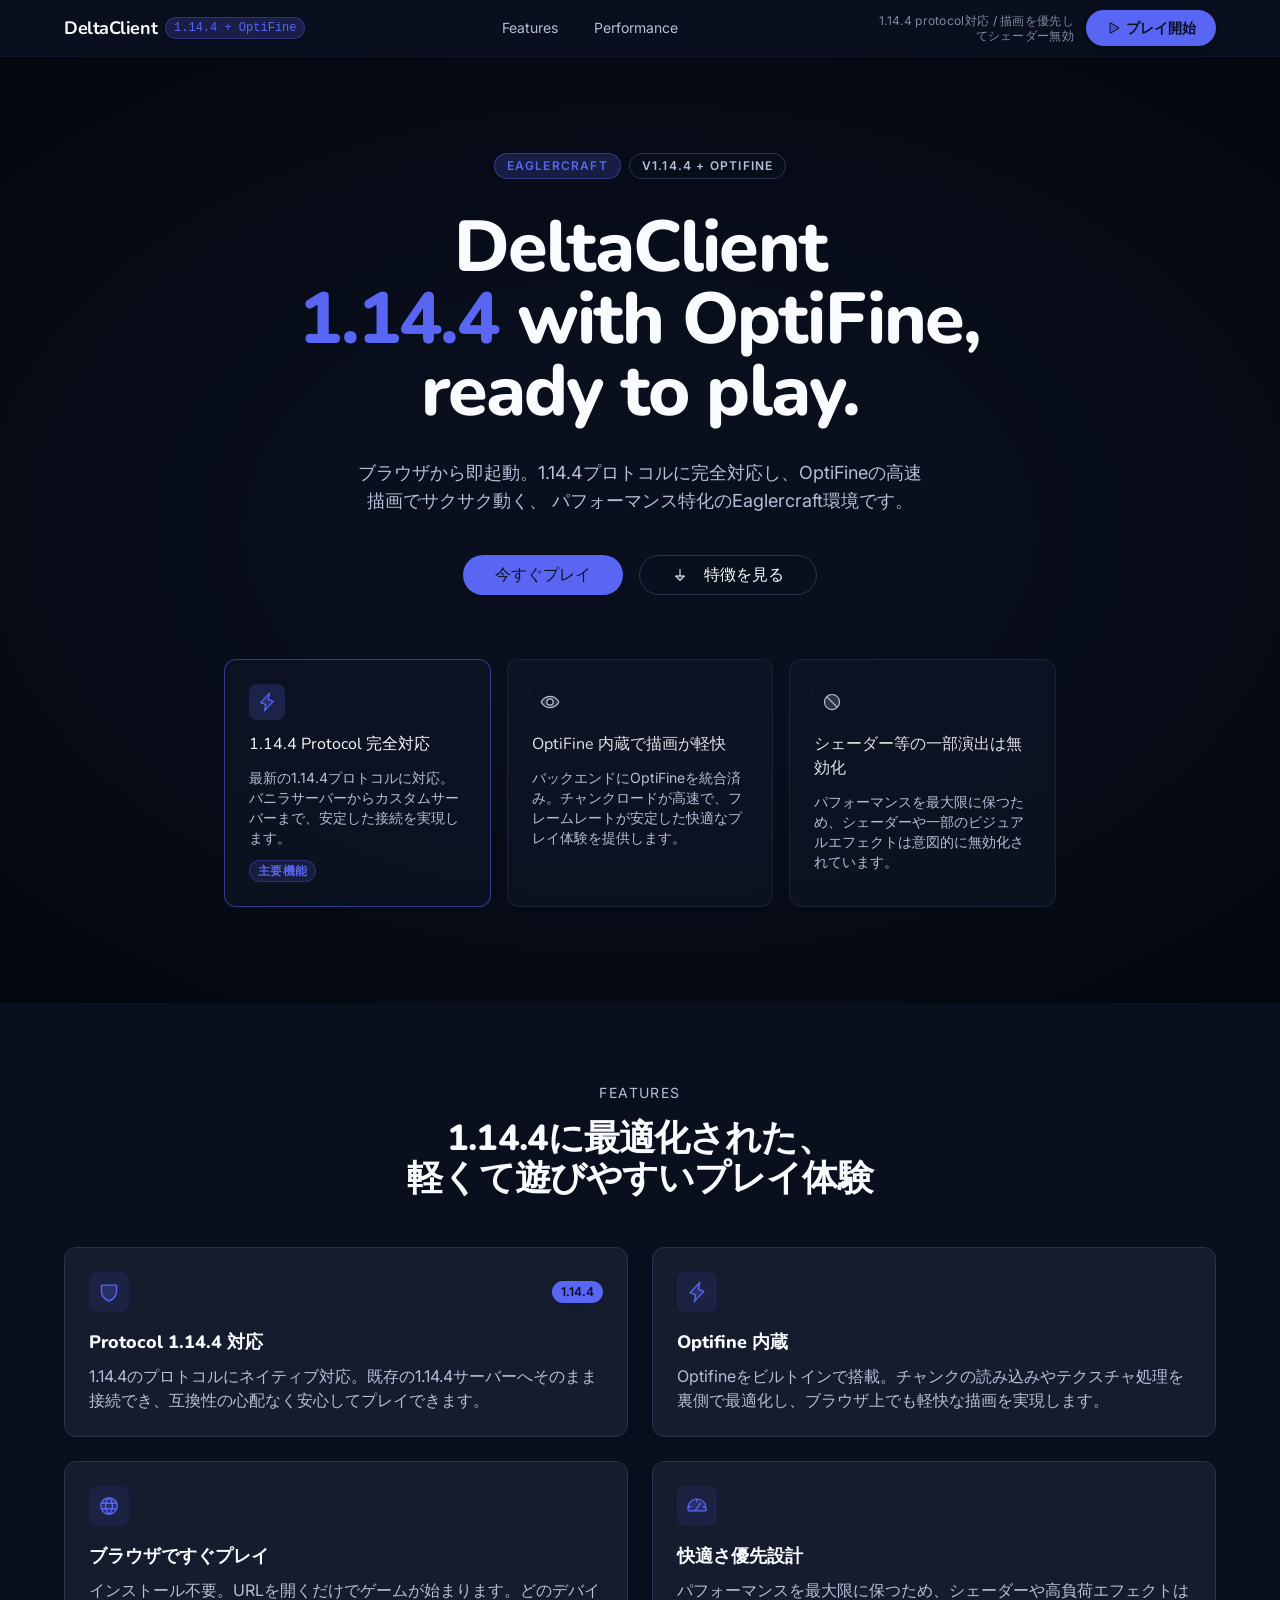
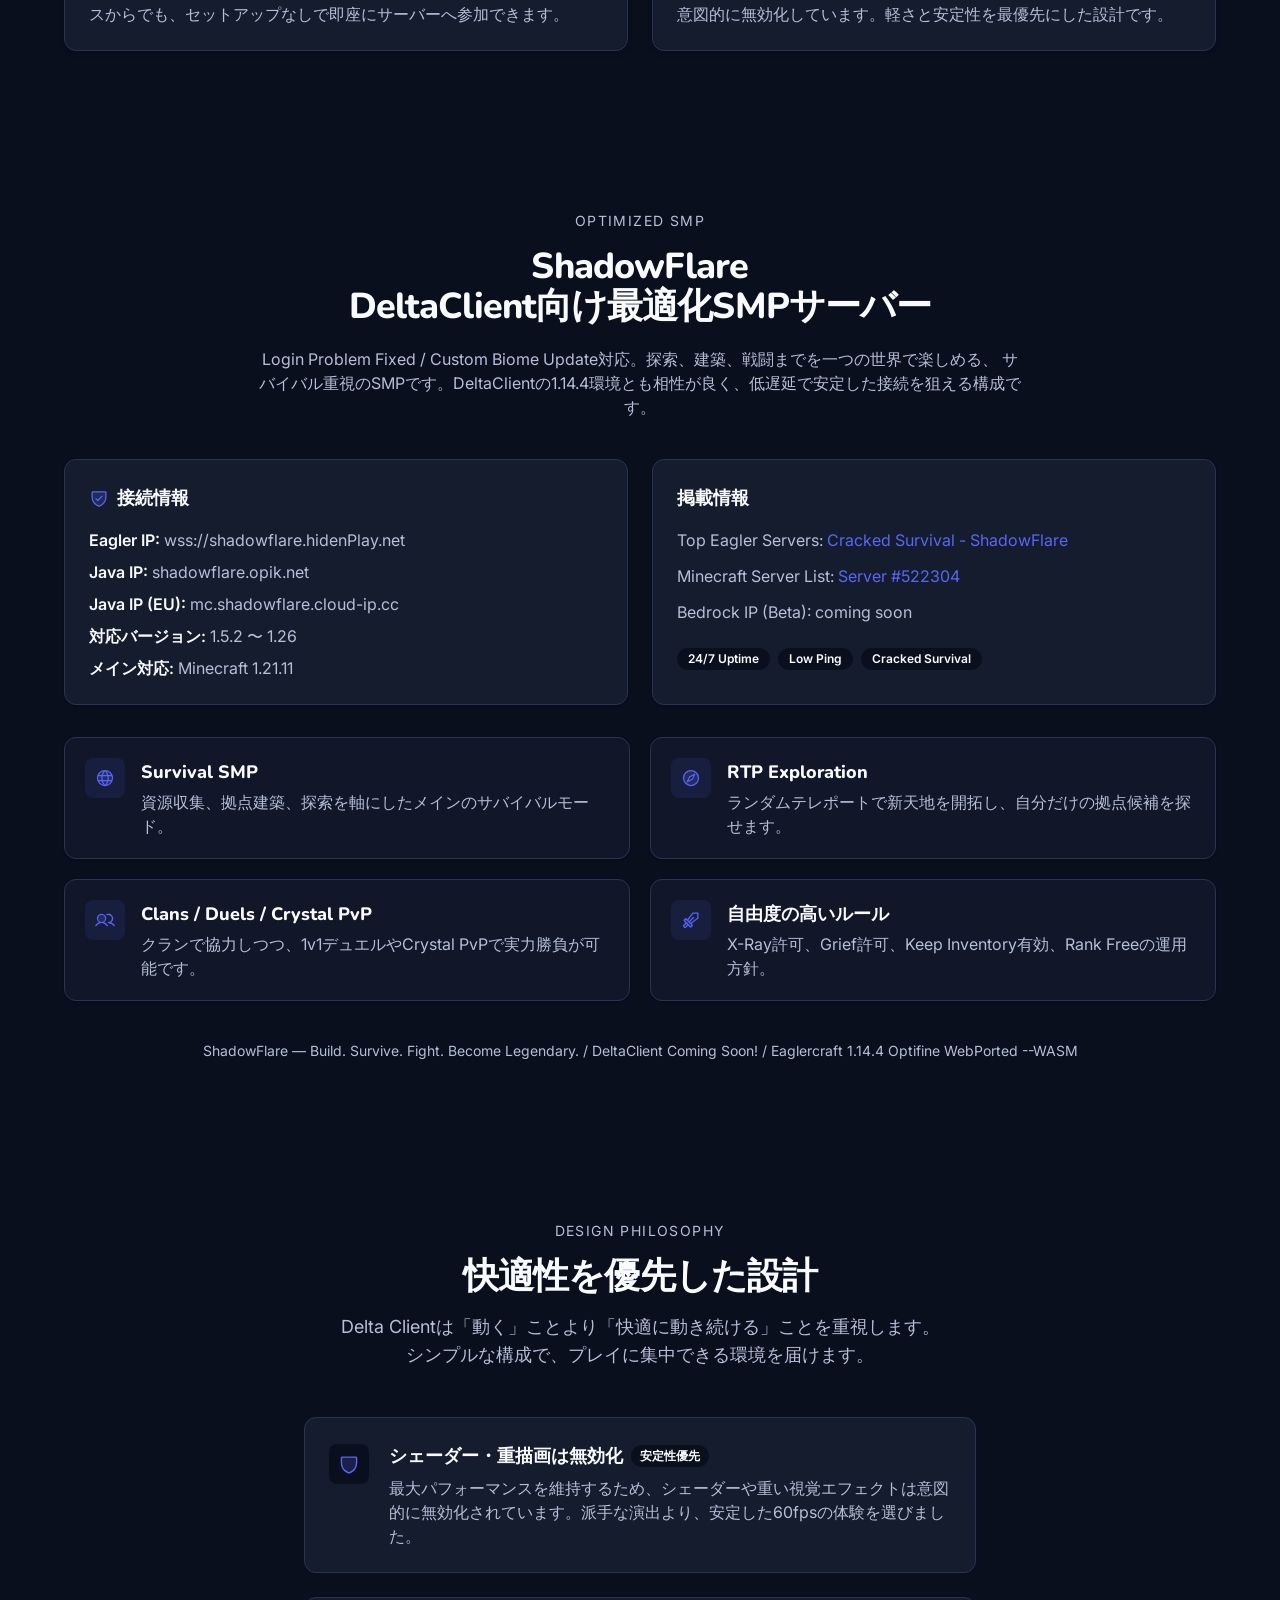
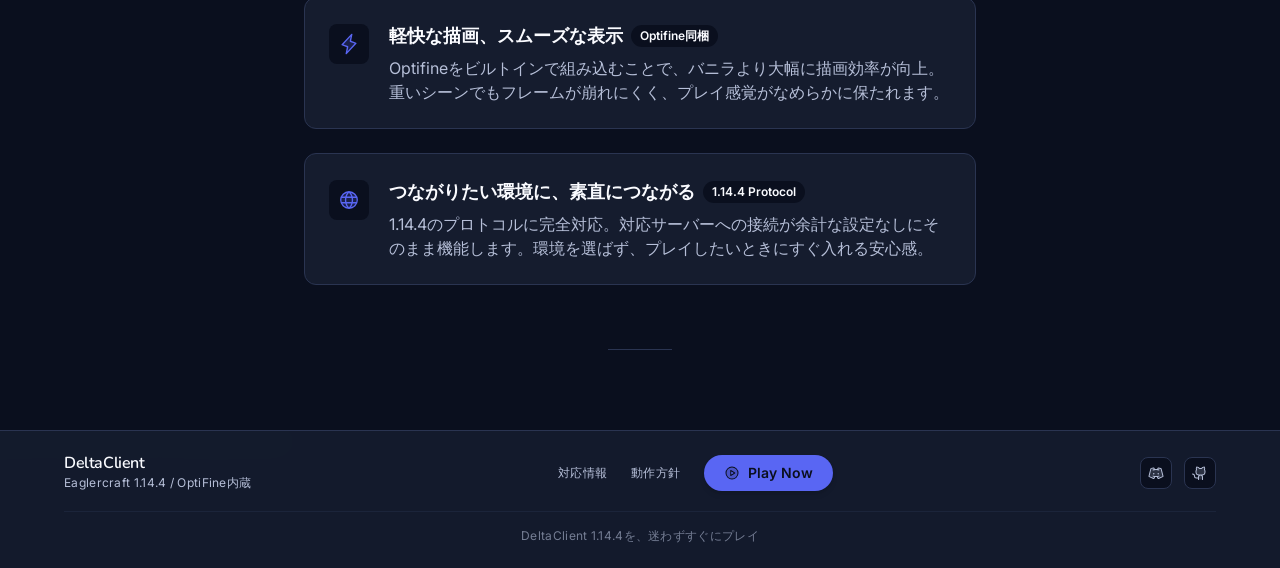
==== index.html @ 07be4ecb "Add files via upload" ====
<!DOCTYPE html>
<html lang="ja">
<head>
<meta charset="utf-8">
<meta content="width=device-width, initial-scale=1" name="viewport">
<title>DeltaClient 1.14.4 with OptiFine, ready to play.</title>
<meta content="DeltaClient 1.14.4 with OptiFine, ready to play." property="og:title">
<meta content="website" property="og:type">
<meta content="DeltaClient 1.14.4 with OptiFine, ready to play. — ブラウザから即起動。1.14.4プロトコルに完全対応し、OptiFineの高速描画でサクサク動く、 パフォーマンス特化のEaglercraft環境です。" property="og:description">
<meta content="DeltaClient 1.14.4 with OptiFine, ready to play. — ブラウザから即起動。1.14.4プロトコルに完全対応し、OptiFineの高速描画でサクサク動く、 パフォーマンス特化のEaglercraft環境です。" name="description">
<meta content="summary_large_image" name="twitter:card">
<style>
@import"https://fonts.googleapis.com/css2?family=Nunito:wght@800&family=Inter:wght@400&display=swap";*,:before,:after{--tw-border-spacing-x: 0;--tw-border-spacing-y: 0;--tw-translate-x: 0;--tw-translate-y: 0;--tw-rotate: 0;--tw-skew-x: 0;--tw-skew-y: 0;--tw-scale-x: 1;--tw-scale-y: 1;--tw-pan-x: ;--tw-pan-y: ;--tw-pinch-zoom: ;--tw-scroll-snap-strictness: proximity;--tw-gradient-from-position: ;--tw-gradient-via-position: ;--tw-gradient-to-position: ;--tw-ordinal: ;--tw-slashed-zero: ;--tw-numeric-figure: ;--tw-numeric-spacing: ;--tw-numeric-fraction: ;--tw-ring-inset: ;--tw-ring-offset-width: 0px;--tw-ring-offset-color: #fff;--tw-ring-color: rgb(59 130 246 / .5);--tw-ring-offset-shadow: 0 0 #0000;--tw-ring-shadow: 0 0 #0000;--tw-shadow: 0 0 #0000;--tw-shadow-colored: 0 0 #0000;--tw-blur: ;--tw-brightness: ;--tw-contrast: ;--tw-grayscale: ;--tw-hue-rotate: ;--tw-invert: ;--tw-saturate: ;--tw-sepia: ;--tw-drop-shadow: ;--tw-backdrop-blur: ;--tw-backdrop-brightness: ;--tw-backdrop-contrast: ;--tw-backdrop-grayscale: ;--tw-backdrop-hue-rotate: ;--tw-backdrop-invert: ;--tw-backdrop-opacity: ;--tw-backdrop-saturate: ;--tw-backdrop-sepia: ;--tw-contain-size: ;--tw-contain-layout: ;--tw-contain-paint: ;--tw-contain-style: }::backdrop{--tw-border-spacing-x: 0;--tw-border-spacing-y: 0;--tw-translate-x: 0;--tw-translate-y: 0;--tw-rotate: 0;--tw-skew-x: 0;--tw-skew-y: 0;--tw-scale-x: 1;--tw-scale-y: 1;--tw-pan-x: ;--tw-pan-y: ;--tw-pinch-zoom: ;--tw-scroll-snap-strictness: proximity;--tw-gradient-from-position: ;--tw-gradient-via-position: ;--tw-gradient-to-position: ;--tw-ordinal: ;--tw-slashed-zero: ;--tw-numeric-figure: ;--tw-numeric-spacing: ;--tw-numeric-fraction: ;--tw-ring-inset: ;--tw-ring-offset-width: 0px;--tw-ring-offset-color: #fff;--tw-ring-color: rgb(59 130 246 / .5);--tw-ring-offset-shadow: 0 0 #0000;--tw-ring-shadow: 0 0 #0000;--tw-shadow: 0 0 #0000;--tw-shadow-colored: 0 0 #0000;--tw-blur: ;--tw-brightness: ;--tw-contrast: ;--tw-grayscale: ;--tw-hue-rotate: ;--tw-invert: ;--tw-saturate: ;--tw-sepia: ;--tw-drop-shadow: ;--tw-backdrop-blur: ;--tw-backdrop-brightness: ;--tw-backdrop-contrast: ;--tw-backdrop-grayscale: ;--tw-backdrop-hue-rotate: ;--tw-backdrop-invert: ;--tw-backdrop-opacity: ;--tw-backdrop-saturate: ;--tw-backdrop-sepia: ;--tw-contain-size: ;--tw-contain-layout: ;--tw-contain-paint: ;--tw-contain-style: }*,:before,:after{box-sizing:border-box;border-width:0;border-style:solid;border-color:#e5e7eb}:before,:after{--tw-content: ""}html,:host{line-height:1.5;-webkit-text-size-adjust:100%;-moz-tab-size:4;tab-size:4;font-family:Inter,system-ui,sans-serif;font-feature-settings:normal;font-variation-settings:normal;-webkit-tap-highlight-color:transparent}body{margin:0;line-height:inherit}hr{height:0;color:inherit;border-top-width:1px}abbr:where([title]){text-decoration:underline dotted}h1,h2,h3,h4,h5,h6{font-size:inherit;font-weight:inherit}a{color:inherit;text-decoration:inherit}b,strong{font-weight:bolder}code,kbd,samp,pre{font-family:ui-monospace,SFMono-Regular,Menlo,Monaco,Consolas,Liberation Mono,Courier New,monospace;font-feature-settings:normal;font-variation-settings:normal;font-size:1em}small{font-size:80%}sub,sup{font-size:75%;line-height:0;position:relative;vertical-align:baseline}sub{bottom:-.25em}sup{top:-.5em}table{text-indent:0;border-color:inherit;border-collapse:collapse}button,input,optgroup,select,textarea{font-family:inherit;font-feature-settings:inherit;font-variation-settings:inherit;font-size:100%;font-weight:inherit;line-height:inherit;letter-spacing:inherit;color:inherit;margin:0;padding:0}button,select{text-transform:none}button,input:where([type=button]),input:where([type=reset]),input:where([type=submit]){-webkit-appearance:button;background-color:transparent;background-image:none}:-moz-focusring{outline:auto}:-moz-ui-invalid{box-shadow:none}progress{vertical-align:baseline}::-webkit-inner-spin-button,::-webkit-outer-spin-button{height:auto}[type=search]{-webkit-appearance:textfield;outline-offset:-2px}::-webkit-search-decoration{-webkit-appearance:none}::-webkit-file-upload-button{-webkit-appearance:button;font:inherit}summary{display:list-item}blockquote,dl,dd,h1,h2,h3,h4,h5,h6,hr,figure,p,pre{margin:0}fieldset{margin:0;padding:0}legend{padding:0}ol,ul,menu{list-style:none;margin:0;padding:0}dialog{padding:0}textarea{resize:vertical}input::placeholder,textarea::placeholder{opacity:1;color:#9ca3af}button,[role=button]{cursor:pointer}:disabled{cursor:default}img,svg,video,canvas,audio,iframe,embed,object{display:block;vertical-align:middle}img,video{max-width:100%;height:auto}[hidden]:where(:not([hidden=until-found])){display:none}:root{--background: 226 49% 8%;--foreground: 223 100% 99%;--card: 223 38% 13%;--card-foreground: 223 100% 99%;--popover: 223 38% 13%;--popover-foreground: 223 100% 99%;--primary: 235 86% 65%;--primary-foreground: 226 49% 8%;--secondary: 226 49% 8%;--secondary-foreground: 223 100% 99%;--muted: 226 49% 8%;--muted-foreground: 224 31% 78%;--accent: 197 100% 48%;--accent-foreground: 223 100% 99%;--destructive: 341 73% 51%;--destructive-foreground: 223 100% 99%;--border: 224 32% 24%;--input: 224 32% 24%;--ring: 235 86% 65%;--radius: .5rem;--font-heading: "Nunito", sans-serif;--font-body: "Inter", sans-serif}*{border-color:hsl(var(--border))}body{background-color:hsl(var(--background));color:hsl(var(--foreground));font-family:var(--font-body)}h1,h2,h3,h4,h5,h6{font-family:var(--font-heading);font-weight:800}.pointer-events-none{pointer-events:none}.fixed{position:fixed}.absolute{position:absolute}.relative{position:relative}.sticky{position:sticky}.inset-0{top:0;right:0;bottom:0;left:0}.top-0{top:0}.top-4{top:1rem}.right-4{right:1rem}.z-0{z-index:0}.z-10{z-index:10}.z-40{z-index:40}.z-\[9999\]{z-index:9999}.z-\[10000\]{z-index:10000}.mx-auto{margin-left:auto;margin-right:auto}.mb-4{margin-bottom:1rem}.mb-8{margin-bottom:2rem}.mb-10{margin-bottom:2.5rem}.mb-12{margin-bottom:3rem}.ml-1{margin-left:.25rem}.mr-2{margin-right:.5rem}.mt-0\.5{margin-top:.125rem}.mt-1{margin-top:.25rem}.mt-2{margin-top:.5rem}.mt-5{margin-top:1.25rem}.mt-8{margin-top:2rem}.mt-10{margin-top:2.5rem}.mt-16{margin-top:4rem}.block{display:block}.flex{display:flex}.inline-flex{display:inline-flex}.grid{display:grid}.hidden{display:none}.h-8{height:2rem}.h-9{height:2.25rem}.h-10{height:2.5rem}.h-11{height:2.75rem}.h-14{height:3.5rem}.h-4{height:1rem}.h-5{height:1.25rem}.h-full{height:100%}.h-px{height:1px}.min-h-screen{min-height:100vh}.w-4{width:1rem}.w-5{width:1.25rem}.w-8{width:2rem}.w-9{width:2.25rem}.w-10{width:2.5rem}.w-11{width:2.75rem}.w-16{width:4rem}.w-full{width:100%}.max-w-\[200px\]{max-width:200px}.max-w-2xl{max-width:42rem}.max-w-3xl{max-width:48rem}.max-w-4xl{max-width:56rem}.max-w-6xl{max-width:72rem}.max-w-7xl{max-width:80rem}.max-w-prose{max-width:65ch}.max-w-xl{max-width:36rem}.shrink-0,.flex-shrink-0{flex-shrink:0}.scale-105{--tw-scale-x:1.05;--tw-scale-y:1.05;transform:translate(var(--tw-translate-x),var(--tw-translate-y)) rotate(var(--tw-rotate)) skew(var(--tw-skew-x)) skewY(var(--tw-skew-y)) scaleX(var(--tw-scale-x)) scaleY(var(--tw-scale-y))}.scale-110{--tw-scale-x:1.1;--tw-scale-y:1.1;transform:translate(var(--tw-translate-x),var(--tw-translate-y)) rotate(var(--tw-rotate)) skew(var(--tw-skew-x)) skewY(var(--tw-skew-y)) scaleX(var(--tw-scale-x)) scaleY(var(--tw-scale-y))}.cursor-default{cursor:default}.select-none{-webkit-user-select:none;user-select:none}.grid-cols-1{grid-template-columns:repeat(1,minmax(0,1fr))}.flex-col{flex-direction:column}.flex-wrap{flex-wrap:wrap}.items-start{align-items:flex-start}.items-center{align-items:center}.justify-center{justify-content:center}.justify-between{justify-content:space-between}.gap-1{gap:.25rem}.gap-1\.5{gap:.375rem}.gap-2{gap:.5rem}.gap-3{gap:.75rem}.gap-4{gap:1rem}.gap-5{gap:1.25rem}.gap-6{gap:1.5rem}.gap-8{gap:2rem}.space-y-2>:not([hidden])~:not([hidden]){margin-top:.5rem}.space-y-3>:not([hidden])~:not([hidden]){margin-top:.75rem}.space-y-4>:not([hidden])~:not([hidden]){margin-top:1rem}.self-start{align-self:flex-start}.overflow-hidden{overflow:hidden}.whitespace-nowrap{white-space:nowrap}.rounded-full{border-radius:9999px}.rounded-lg{border-radius:var(--radius)}.rounded-md{border-radius:calc(var(--radius) - 2px)}.rounded-sm{border-radius:calc(var(--radius) - 4px)}.rounded-xl{border-radius:.75rem}.border{border-width:1px}.border-b{border-bottom-width:1px}.border-t{border-top-width:1px}.border-border{border-color:hsl(var(--border))}.border-border\/20{border-color:hsl(var(--border)/.2)}.border-border\/40{border-color:hsl(var(--border)/.4)}.border-border\/50{border-color:hsl(var(--border)/.5)}.border-primary\/30{border-color:hsl(var(--primary)/.3)}.border-primary\/40{border-color:hsl(var(--primary)/.4)}.border-primary\/50{border-color:hsl(var(--primary)/.5)}.border-transparent{border-color:transparent}.border-white\/30{border-color:#ffffff4d}.bg-background{background-color:hsl(var(--background))}.bg-background\/20{background-color:hsl(var(--background)/.2)}.bg-background\/60{background-color:hsl(var(--background)/.6)}.bg-background\/80{background-color:hsl(var(--background)/.8)}.bg-black{background-color:#000}.bg-black\/70{background-color:#000000b3}.bg-border{background-color:hsl(var(--border))}.bg-card{background-color:hsl(var(--card))}.bg-card\/40{background-color:hsl(var(--card)/.4)}.bg-card\/70{background-color:hsl(var(--card)/.7)}.bg-card\/90{background-color:hsl(var(--card)/.9)}.bg-muted{background-color:hsl(var(--muted))}.bg-muted\/40{background-color:hsl(var(--muted)/.4)}.bg-primary{background-color:hsl(var(--primary))}.bg-primary\/10{background-color:hsl(var(--primary)/.1)}.bg-primary\/15{background-color:hsl(var(--primary)/.15)}.bg-primary\/20{background-color:hsl(var(--primary)/.2)}.bg-secondary{background-color:hsl(var(--secondary))}.bg-transparent{background-color:transparent}.object-cover{object-fit:cover}.p-2{padding:.5rem}.p-5{padding:1.25rem}.p-6{padding:1.5rem}.px-2{padding-left:.5rem;padding-right:.5rem}.px-2\.5{padding-left:.625rem;padding-right:.625rem}.px-3{padding-left:.75rem;padding-right:.75rem}.px-4{padding-left:1rem;padding-right:1rem}.px-5{padding-left:1.25rem;padding-right:1.25rem}.px-8{padding-left:2rem;padding-right:2rem}.py-0\.5{padding-top:.125rem;padding-bottom:.125rem}.py-1{padding-top:.25rem;padding-bottom:.25rem}.py-1\.5{padding-top:.375rem;padding-bottom:.375rem}.py-2{padding-top:.5rem;padding-bottom:.5rem}.py-3{padding-top:.75rem;padding-bottom:.75rem}.py-6{padding-top:1.5rem;padding-bottom:1.5rem}.py-20{padding-top:5rem;padding-bottom:5rem}.py-24{padding-top:6rem;padding-bottom:6rem}.pt-2{padding-top:.5rem}.pt-4{padding-top:1rem}.text-left{text-align:left}.text-center{text-align:center}.text-right{text-align:right}.font-heading{font-family:Nunito,system-ui,sans-serif}.font-mono{font-family:ui-monospace,SFMono-Regular,Menlo,Monaco,Consolas,Liberation Mono,Courier New,monospace}.font-sans{font-family:Inter,system-ui,sans-serif}.text-2xl{font-size:1.5rem;line-height:2rem}.text-3xl{font-size:1.875rem;line-height:2.25rem}.text-4xl{font-size:2.25rem;line-height:2.5rem}.text-base{font-size:1rem;line-height:1.5rem}.text-lg{font-size:1.125rem;line-height:1.75rem}.text-sm{font-size:.875rem;line-height:1.25rem}.text-xs{font-size:.75rem;line-height:1rem}.font-bold{font-weight:700}.font-medium{font-weight:500}.font-semibold{font-weight:600}.uppercase{text-transform:uppercase}.leading-none{line-height:1}.leading-relaxed{line-height:1.625}.leading-snug{line-height:1.375}.leading-tight{line-height:1.25}.tracking-tight{letter-spacing:-.025em}.tracking-wide{letter-spacing:.025em}.tracking-widest{letter-spacing:.1em}.text-card-foreground{color:hsl(var(--card-foreground))}.text-destructive{color:hsl(var(--destructive))}.text-foreground{color:hsl(var(--foreground))}.text-foreground\/90{color:hsl(var(--foreground)/.9)}.text-muted-foreground{color:hsl(var(--muted-foreground))}.text-muted-foreground\/60{color:hsl(var(--muted-foreground)/.6)}.text-muted-foreground\/70{color:hsl(var(--muted-foreground)/.7)}.text-primary{color:hsl(var(--primary))}.text-primary-foreground{color:hsl(var(--primary-foreground))}.text-secondary-foreground{color:hsl(var(--secondary-foreground))}.text-white{color:#fff}.opacity-5{opacity:.05}.opacity-10{opacity:.1}.shadow{box-shadow:0 1px 3px 0 rgb(0 0 0/.1),0 1px 2px -1px rgb(0 0 0/.1)}.shadow-lg{box-shadow:0 10px 15px -3px rgb(0 0 0/.1),0 4px 6px -4px rgb(0 0 0/.1)}.shadow-md{box-shadow:0 4px 6px -1px rgb(0 0 0/.1),0 2px 4px -2px rgb(0 0 0/.1)}.shadow-sm{box-shadow:0 1px 2px 0 rgb(0 0 0/.05)}.shadow-primary\/10{--tw-shadow-color:hsl(var(--primary)/.1);box-shadow:0 1px 2px 0 var(--tw-shadow-color)}.blur-2xl{filter:blur(40px)}.blur-md{filter:blur(12px)}.backdrop-blur-md{-webkit-backdrop-filter:blur(12px);backdrop-filter:blur(12px)}.backdrop-blur-sm{-webkit-backdrop-filter:blur(4px);backdrop-filter:blur(4px)}.transition-all{transition-property:all;transition-timing-function:cubic-bezier(.4,0,.2,1);transition-duration:.15s}.transition-colors{transition-property:color,background-color,border-color,text-decoration-color,fill,stroke;transition-timing-function:cubic-bezier(.4,0,.2,1);transition-duration:.15s}.duration-200{transition-duration:.2s}.duration-300{transition-duration:.3s}.ease-out{transition-timing-function:cubic-bezier(0,0,.2,1)}.hover\:-translate-y-0\.5:hover{transform:translateY(-.125rem)}.hover\:-translate-y-1:hover{transform:translateY(-.25rem)}.hover\:bg-accent:hover{background-color:hsl(var(--accent))}.hover\:bg-black\/85:hover{background-color:#000000d9}.hover\:bg-muted\/30:hover{background-color:hsl(var(--muted)/.3)}.hover\:bg-primary\/80:hover{background-color:hsl(var(--primary)/.8)}.hover\:bg-primary\/90:hover{background-color:hsl(var(--primary)/.9)}.hover\:bg-secondary\/80:hover{background-color:hsl(var(--secondary)/.8)}.hover\:text-accent-foreground:hover{color:hsl(var(--accent-foreground))}.hover\:text-foreground:hover{color:hsl(var(--foreground))}.hover\:underline:hover{text-decoration-line:underline}.hover\:shadow-lg:hover{box-shadow:0 10px 15px -3px rgb(0 0 0/.1),0 4px 6px -4px rgb(0 0 0/.1)}.hover\:shadow-md:hover{box-shadow:0 4px 6px -1px rgb(0 0 0/.1),0 2px 4px -2px rgb(0 0 0/.1)}.hover\:shadow-xl:hover{box-shadow:0 20px 25px -5px rgb(0 0 0/.1),0 8px 10px -6px rgb(0 0 0/.1)}.focus-visible\:outline-none:focus-visible{outline:2px solid transparent;outline-offset:2px}.focus-visible\:ring-2:focus-visible{box-shadow:0 0 0 2px hsl(var(--ring))}.focus-visible\:ring-white\/80:focus-visible{box-shadow:0 0 0 2px rgb(255 255 255/.8)}.disabled\:pointer-events-none:disabled{pointer-events:none}.disabled\:opacity-50:disabled{opacity:.5}.group:hover .group-hover\:text-primary{color:hsl(var(--primary))}@media (min-width:640px){.sm\:block{display:block}.sm\:inline-flex{display:inline-flex}.sm\:flex-row{flex-direction:row}}@media (min-width:768px){.md\:block{display:block}.md\:flex{display:flex}.md\:hidden{display:none}.md\:grid-cols-2{grid-template-columns:repeat(2,minmax(0,1fr))}.md\:grid-cols-3{grid-template-columns:repeat(3,minmax(0,1fr))}.md\:flex-row{flex-direction:row}.md\:items-start{align-items:flex-start}.md\:gap-4{gap:1rem}.md\:px-8{padding-left:2rem;padding-right:2rem}.md\:text-4xl{font-size:2.25rem;line-height:2.5rem}.md\:text-6xl{font-size:3.75rem;line-height:1}.md\:text-base{font-size:1rem;line-height:1.5rem}.md\:text-lg{font-size:1.125rem;line-height:1.75rem}.md\:text-sm{font-size:.875rem;line-height:1.25rem}}@media (min-width:1024px){.lg\:grid-cols-2{grid-template-columns:repeat(2,minmax(0,1fr))}.lg\:px-16{padding-left:4rem;padding-right:4rem}.lg\:text-7xl{font-size:4.5rem;line-height:1}}
</style>
</head>
<body>
<div id="app">
  <div class="min-h-screen bg-background text-foreground">
    <!-- Header -->
    <header class="sticky top-0 z-40 bg-background/20 backdrop-blur-md border-b border-border/20" id="header">
      <div class="max-w-7xl mx-auto px-4 md:px-8 lg:px-16 h-14 flex items-center justify-between gap-4">
        <a class="flex items-center gap-2 shrink-0 group focus-visible:outline-none focus-visible:ring-2 focus-visible:ring-ring focus-visible:ring-offset-2 rounded-md" href="#top">
          <span class="font-heading text-lg font-bold text-foreground tracking-tight group-hover:text-primary transition-colors duration-200 ease-out">DeltaClient</span>
          <div class="items-center transition-colors focus:outline-none focus:ring-2 focus:ring-ring focus:ring-offset-2 shadow hover:bg-primary/80 hidden sm:inline-flex text-xs bg-primary/20 text-primary border border-primary/30 rounded-full px-2 py-0.5 font-mono font-medium">1.14.4 + OptiFine</div>
        </a>
        <nav class="hidden md:flex items-center gap-1">
          <a class="px-4 py-1.5 text-sm text-muted-foreground hover:text-foreground rounded-md transition-all duration-200 ease-out hover:-translate-y-0.5 focus-visible:outline-none focus-visible:ring-2 focus-visible:ring-ring focus-visible:ring-offset-2" href="#protocol-and-speed">Features</a>
          <a class="px-4 py-1.5 text-sm text-muted-foreground hover:text-foreground rounded-md transition-all duration-200 ease-out hover:-translate-y-0.5 focus-visible:outline-none focus-visible:ring-2 focus-visible:ring-ring focus-visible:ring-offset-2" href="#performance-note">Performance</a>
        </nav>
        <div class="hidden md:flex items-center gap-3 shrink-0">
          <span class="text-xs text-muted-foreground/70 tracking-wide max-w-[200px] text-right leading-tight">1.14.4 protocol対応 / 描画を優先してシェーダー無効</span>
          <button type="button" data-play-btn class="justify-center whitespace-nowrap disabled:pointer-events-none disabled:opacity-50 hover:bg-primary/90 h-9 rounded-full px-5 py-2 bg-primary text-primary-foreground font-semibold text-sm shadow-md hover:shadow-lg hover:-translate-y-0.5 transition-all duration-200 ease-out focus-visible:outline-none focus-visible:ring-2 focus-visible:ring-ring focus-visible:ring-offset-2 flex items-center gap-1.5">
            <svg fill="currentColor" height="14" viewBox="0 0 256 256" width="14" xmlns="http://www.w3.org/2000/svg"><path d="M228.23,134.69,84.15,222.81A8,8,0,0,1,72,216.12V39.88a8,8,0,0,1,12.15-6.69l144.08,88.12A7.82,7.82,0,0,1,228.23,134.69Z" opacity="0.2"></path><path d="M232.4,114.49,88.32,26.35a16,16,0,0,0-16.2-.3A15.86,15.86,0,0,0,64,39.87V216.13A15.94,15.94,0,0,0,80,232a16.07,16.07,0,0,0,8.36-2.35L232.4,141.51a15.81,15.81,0,0,0,0-27ZM80,215.94V40l143.83,88Z"></path></svg>
            プレイ開始
          </button>
        </div>
        <div class="flex md:hidden items-center gap-2">
          <button type="button" data-play-btn class="justify-center whitespace-nowrap disabled:pointer-events-none disabled:opacity-50 hover:bg-primary/90 h-8 rounded-full px-4 py-1.5 bg-primary text-primary-foreground font-semibold text-sm shadow-md hover:shadow-lg hover:-translate-y-0.5 transition-all duration-200 ease-out focus-visible:outline-none focus-visible:ring-2 focus-visible:ring-ring focus-visible:ring-offset-2 flex items-center gap-1">
            <svg fill="currentColor" height="13" viewBox="0 0 256 256" width="13" xmlns="http://www.w3.org/2000/svg"><path d="M228.23,134.69,84.15,222.81A8,8,0,0,1,72,216.12V39.88a8,8,0,0,1,12.15-6.69l144.08,88.12A7.82,7.82,0,0,1,228.23,134.69Z" opacity="0.2"></path><path d="M232.4,114.49,88.32,26.35a16,16,0,0,0-16.2-.3A15.86,15.86,0,0,0,64,39.87V216.13A15.94,15.94,0,0,0,80,232a16.07,16.07,0,0,0,8.36-2.35L232.4,141.51a15.81,15.81,0,0,0,0-27ZM80,215.94V40l143.83,88Z"></path></svg>
            プレイ
          </button>
        </div>
      </div>
    </header>

    <main>
      <!-- Hero -->
      <section class="relative min-h-screen w-full flex items-center justify-center overflow-hidden bg-background" id="delta-client-hero">
        <div aria-hidden="true" class="absolute inset-0 w-full h-full" id="hero-bg-rotate" style="transform:rotate(0deg) scale(1.25);transform-origin:center center;will-change:transform">
          <img alt="Blurred rotating block world panorama" class="w-full h-full object-cover" loading="lazy" src="https://c.animaapp.com/msmfiabbScmx2E/img/ai_1.png" style="filter:blur(18px) brightness(0.45) saturate(1.2)">
        </div>
        <div aria-hidden="true" class="absolute inset-0 bg-background/60" style="backdrop-filter:blur(2px)"></div>
        <div aria-hidden="true" class="absolute inset-0 pointer-events-none" style="background:radial-gradient(ellipse 80% 70% at 50% 50%, transparent 30%, rgba(0,0,0,0.55) 100%)"></div>
        <div class="relative z-10 w-full max-w-4xl mx-auto px-4 md:px-8 py-24 flex flex-col items-center text-center gap-8">
          <div class="flex items-center gap-2">
            <div class="inline-flex items-center font-semibold bg-primary/20 text-primary border border-primary/40 text-xs uppercase tracking-widest px-3 py-1 rounded-full font-sans">Eaglercraft</div>
            <div class="inline-flex items-center font-semibold bg-muted/40 text-muted-foreground border border-border text-xs uppercase tracking-widest px-3 py-1 rounded-full font-sans">v1.14.4 + OptiFine</div>
          </div>
          <h1 class="font-heading text-4xl md:text-6xl lg:text-7xl tracking-tight leading-tight text-foreground">DeltaClient<br><span class="text-primary">1.14.4</span> with OptiFine,<br>ready to play.</h1>
          <p class="text-base md:text-lg text-muted-foreground max-w-xl leading-relaxed font-sans">ブラウザから即起動。1.14.4プロトコルに完全対応し、OptiFineの高速描画でサクサク動く、 パフォーマンス特化のEaglercraft環境です。</p>
          <div class="flex flex-col sm:flex-row items-center gap-4 mt-2">
            <button type="button" data-play-btn id="main-play-btn" class="inline-flex items-center justify-center gap-2 whitespace-nowrap font-medium disabled:pointer-events-none disabled:opacity-50 hover:bg-primary/90 h-10 bg-primary text-primary-foreground rounded-full px-8 py-3 text-base font-heading shadow-lg hover:shadow-xl hover:-translate-y-0.5 transition-all duration-200 ease-out focus-visible:outline-none focus-visible:ring-2 focus-visible:ring-ring focus-visible:ring-offset-2">今すぐプレイ</button>
            <a class="inline-flex items-center justify-center gap-2 whitespace-nowrap font-medium border shadow-sm hover:text-accent-foreground h-10 rounded-full px-8 py-3 text-base font-heading border-border text-foreground bg-transparent hover:bg-muted/30 transition-all duration-200 ease-out focus-visible:outline-none focus-visible:ring-2 focus-visible:ring-ring focus-visible:ring-offset-2" href="#protocol-and-speed">
              <svg class="mr-2 w-4 h-4" fill="currentColor" height="1em" viewBox="0 0 256 256" width="1em" xmlns="http://www.w3.org/2000/svg"><path d="M200,144l-72,72L56,144Z" opacity="0.2"></path><path d="M207.39,140.94A8,8,0,0,0,200,136H136V40a8,8,0,0,0-16,0v96H56a8,8,0,0,0-5.66,13.66l72,72a8,8,0,0,0,11.32,0l72-72A8,8,0,0,0,207.39,140.94ZM128,204.69,75.31,152H180.69Z"></path></svg>
              特徴を見る
            </a>
          </div>
          <p id="play-error" class="text-sm text-destructive font-sans hidden"></p>
          <div class="grid grid-cols-1 md:grid-cols-3 gap-4 mt-8 w-full">
            <div class="rounded-xl border p-6 flex flex-col gap-3 text-left bg-card/40 backdrop-blur-sm transition-all duration-200 ease-out hover:-translate-y-0.5 hover:shadow-md border-primary/50 shadow-sm shadow-primary/10">
              <div class="w-9 h-9 rounded-lg flex items-center justify-center bg-primary/20">
                <svg class="w-5 h-5 text-primary" fill="currentColor" height="1em" viewBox="0 0 256 256" width="1em" xmlns="http://www.w3.org/2000/svg"><path d="M96,240l16-80L48,136,160,16,144,96l64,24Z" opacity="0.2"></path><path d="M215.79,118.17a8,8,0,0,0-5-5.66L153.18,90.9l14.66-73.33a8,8,0,0,0-13.69-7l-112,120a8,8,0,0,0,3,13l57.63,21.61L88.16,238.43a8,8,0,0,0,13.69,7l112-120A8,8,0,0,0,215.79,118.17ZM109.37,214l10.47-52.38a8,8,0,0,0-5-9.06L62,132.71l84.62-90.66L136.16,94.43a8,8,0,0,0,5,9.06l52.8,19.8Z"></path></svg>
              </div>
              <p class="font-heading text-sm md:text-base leading-snug text-foreground">1.14.4 Protocol 完全対応</p>
              <p class="text-xs md:text-sm text-muted-foreground leading-relaxed font-sans">最新の1.14.4プロトコルに対応。バニラサーバーからカスタムサーバーまで、安定した接続を実現します。</p>
              <div class="inline-flex items-center font-semibold self-start bg-primary/15 text-primary border border-primary/30 text-xs rounded-full px-2 py-0.5 font-sans uppercase tracking-wide">主要機能</div>
            </div>
            <div class="rounded-xl border p-6 flex flex-col gap-3 text-left bg-card/40 backdrop-blur-sm transition-all duration-200 ease-out hover:-translate-y-0.5 hover:shadow-md border-border/50">
              <div class="w-9 h-9 rounded-lg flex items-center justify-center bg-muted/40">
                <svg class="w-5 h-5 text-muted-foreground" fill="currentColor" height="1em" viewBox="0 0 256 256" width="1em" xmlns="http://www.w3.org/2000/svg"><path d="M128,56C48,56,16,128,16,128s32,72,112,72,112-72,112-72S208,56,128,56Zm0,112a40,40,0,1,1,40-40A40,40,0,0,1,128,168Z" opacity="0.2"></path><path d="M247.31,124.76c-.35-.79-8.82-19.58-27.65-38.41C194.57,61.26,162.88,48,128,48S61.43,61.26,36.34,86.35C17.51,105.18,9,124,8.69,124.76a8,8,0,0,0,0,6.5c.35.79,8.82,19.57,27.65,38.4C61.43,194.74,93.12,208,128,208s66.57-13.26,91.66-38.34c18.83-18.83,27.3-37.61,27.65-38.4A8,8,0,0,0,247.31,124.76ZM128,192c-30.78,0-57.67-11.19-79.93-33.25A133.47,133.47,0,0,1,25,128,133.33,133.33,0,0,1,48.07,97.25C70.33,75.19,97.22,64,128,64s57.67,11.19,79.93,33.25A133.46,133.46,0,0,1,231.05,128C223.84,141.46,192.43,192,128,192Zm0-112a48,48,0,1,0,48,48A48.05,48.05,0,0,0,128,80Zm0,80a32,32,0,1,1,32-32A32,32,0,0,1,128,160Z"></path></svg>
              </div>
              <p class="font-heading text-sm md:text-base leading-snug text-foreground/90">OptiFine 内蔵で描画が軽快</p>
              <p class="text-xs md:text-sm text-muted-foreground leading-relaxed font-sans">バックエンドにOptiFineを統合済み。チャンクロードが高速で、フレームレートが安定した快適なプレイ体験を提供します。</p>
            </div>
            <div class="rounded-xl border p-6 flex flex-col gap-3 text-left bg-card/40 backdrop-blur-sm transition-all duration-200 ease-out hover:-translate-y-0.5 hover:shadow-md border-border/50">
              <div class="w-9 h-9 rounded-lg flex items-center justify-center bg-muted/40">
                <svg class="w-5 h-5 text-muted-foreground" fill="currentColor" height="1em" viewBox="0 0 256 256" width="1em" xmlns="http://www.w3.org/2000/svg"><path d="M224,128a96,96,0,1,1-96-96A96,96,0,0,1,224,128Z" opacity="0.2"></path><path d="M128,24A104,104,0,1,0,232,128,104.11,104.11,0,0,0,128,24Zm88,104a87.56,87.56,0,0,1-20.41,56.28L71.72,60.4A88,88,0,0,1,216,128ZM40,128A87.56,87.56,0,0,1,60.41,71.72L184.28,195.6A88,88,0,0,1,40,128Z"></path></svg>
              </div>
              <p class="font-heading text-sm md:text-base leading-snug text-foreground/90">シェーダー等の一部演出は無効化</p>
              <p class="text-xs md:text-sm text-muted-foreground leading-relaxed font-sans">パフォーマンスを最大限に保つため、シェーダーや一部のビジュアルエフェクトは意図的に無効化されています。</p>
            </div>
          </div>
        </div>
      </section>

      <!-- Features -->
      <section class="bg-muted py-20 px-4 md:px-8 lg:px-16" id="protocol-and-speed">
        <div class="max-w-6xl mx-auto">
          <div class="mb-12 text-center">
            <p class="text-xs md:text-sm uppercase tracking-widest text-muted-foreground mb-4 font-sans">Features</p>
            <h2 class="text-3xl md:text-4xl font-heading tracking-tight leading-tight text-foreground">1.14.4に最適化された、<br class="hidden sm:block">軽くて遊びやすいプレイ体験</h2>
          </div>
          <div class="grid grid-cols-1 md:grid-cols-2 gap-6">
            <div class="text-card-foreground bg-card border border-border rounded-xl shadow-md transition-all duration-200 ease-out hover:-translate-y-1 hover:shadow-xl group cursor-default">
              <div class="p-6 flex flex-col gap-4">
                <div class="flex items-center justify-between">
                  <div class="flex items-center justify-center w-10 h-10 rounded-lg bg-primary/10 text-primary">
                    <svg fill="currentColor" height="22" viewBox="0 0 256 256" width="22" xmlns="http://www.w3.org/2000/svg"><path d="M216,56v56c0,96-88,120-88,120S40,208,40,112V56a8,8,0,0,1,8-8H208A8,8,0,0,1,216,56Z" opacity="0.2"></path><path d="M208,40H48A16,16,0,0,0,32,56v56c0,52.72,25.52,84.67,46.93,102.19,23.06,18.86,46,25.27,47,25.53a8,8,0,0,0,4.2,0c1-.26,23.91-6.67,47-25.53C198.48,196.67,224,164.72,224,112V56A16,16,0,0,0,208,40Zm0,72c0,37.07-13.66,67.16-40.6,89.42A129.3,129.3,0,0,1,128,223.62a128.25,128.25,0,0,1-38.92-21.81C61.82,179.51,48,149.3,48,112l0-56,160,0Z"></path></svg>
                  </div>
                  <div class="inline-flex items-center border font-semibold border-transparent shadow text-xs font-sans px-2 py-0.5 rounded-full bg-primary text-primary-foreground">1.14.4</div>
                </div>
                <div class="flex flex-col gap-2">
                  <h3 class="text-base md:text-lg font-heading leading-snug text-foreground">Protocol 1.14.4 対応</h3>
                  <p class="text-sm md:text-base text-muted-foreground leading-relaxed">1.14.4のプロトコルにネイティブ対応。既存の1.14.4サーバーへそのまま接続でき、互換性の心配なく安心してプレイできます。</p>
                </div>
              </div>
            </div>
            <div class="text-card-foreground bg-card border border-border rounded-xl shadow-md transition-all duration-200 ease-out hover:-translate-y-1 hover:shadow-xl group cursor-default">
              <div class="p-6 flex flex-col gap-4">
                <div class="flex items-center justify-between">
                  <div class="flex items-center justify-center w-10 h-10 rounded-lg bg-primary/10 text-primary">
                    <svg fill="currentColor" height="22" viewBox="0 0 256 256" width="22" xmlns="http://www.w3.org/2000/svg"><path d="M96,240l16-80L48,136,160,16,144,96l64,24Z" opacity="0.2"></path><path d="M215.79,118.17a8,8,0,0,0-5-5.66L153.18,90.9l14.66-73.33a8,8,0,0,0-13.69-7l-112,120a8,8,0,0,0,3,13l57.63,21.61L88.16,238.43a8,8,0,0,0,13.69,7l112-120A8,8,0,0,0,215.79,118.17ZM109.37,214l10.47-52.38a8,8,0,0,0-5-9.06L62,132.71l84.62-90.66L136.16,94.43a8,8,0,0,0,5,9.06l52.8,19.8Z"></path></svg>
                  </div>
                </div>
                <div class="flex flex-col gap-2">
                  <h3 class="text-base md:text-lg font-heading leading-snug text-foreground">Optifine 内蔵</h3>
                  <p class="text-sm md:text-base text-muted-foreground leading-relaxed">Optifineをビルトインで搭載。チャンクの読み込みやテクスチャ処理を裏側で最適化し、ブラウザ上でも軽快な描画を実現します。</p>
                </div>
              </div>
            </div>
            <div class="text-card-foreground bg-card border border-border rounded-xl shadow-md transition-all duration-200 ease-out hover:-translate-y-1 hover:shadow-xl group cursor-default">
              <div class="p-6 flex flex-col gap-4">
                <div class="flex items-center justify-between">
                  <div class="flex items-center justify-center w-10 h-10 rounded-lg bg-primary/10 text-primary">
                    <svg fill="currentColor" height="22" viewBox="0 0 256 256" width="22" xmlns="http://www.w3.org/2000/svg"><path d="M224,128a96,96,0,1,1-96-96A96,96,0,0,1,224,128Z" opacity="0.2"></path><path d="M128,24h0A104,104,0,1,0,232,128,104.12,104.12,0,0,0,128,24Zm88,104a87.61,87.61,0,0,1-3.33,24H174.16a157.44,157.44,0,0,0,0-48h38.51A87.61,87.61,0,0,1,216,128ZM102,168H154a115.11,115.11,0,0,1-26,45A115.27,115.27,0,0,1,102,168Zm-3.9-16a140.84,140.84,0,0,1,0-48h59.88a140.84,140.84,0,0,1,0,48ZM40,128a87.61,87.61,0,0,1,3.33-24H81.84a157.44,157.44,0,0,0,0,48H43.33A87.61,87.61,0,0,1,40,128ZM154,88H102a115.11,115.11,0,0,1,26-45A115.27,115.27,0,0,1,154,88Zm52.33,0H170.71a135.28,135.28,0,0,0-22.3-45.6A88.29,88.29,0,0,1,206.37,88ZM107.59,42.4A135.28,135.28,0,0,0,85.29,88H49.63A88.29,88.29,0,0,1,107.59,42.4ZM49.63,168H85.29a135.28,135.28,0,0,0,22.3,45.6A88.29,88.29,0,0,1,49.63,168Zm98.78,45.6a135.28,135.28,0,0,0,22.3-45.6h35.66A88.29,88.29,0,0,1,148.41,213.6Z"></path></svg>
                  </div>
                </div>
                <div class="flex flex-col gap-2">
                  <h3 class="text-base md:text-lg font-heading leading-snug text-foreground">ブラウザですぐプレイ</h3>
                  <p class="text-sm md:text-base text-muted-foreground leading-relaxed">インストール不要。URLを開くだけでゲームが始まります。どのデバイスからでも、セットアップなしで即座にサーバーへ参加できます。</p>
                </div>
              </div>
            </div>
            <div class="text-card-foreground bg-card border border-border rounded-xl shadow-md transition-all duration-200 ease-out hover:-translate-y-1 hover:shadow-xl group cursor-default">
              <div class="p-6 flex flex-col gap-4">
                <div class="flex items-center justify-between">
                  <div class="flex items-center justify-center w-10 h-10 rounded-lg bg-primary/10 text-primary">
                    <svg fill="currentColor" height="22" viewBox="0 0 256 256" width="22" xmlns="http://www.w3.org/2000/svg"><path d="M232,152v24a8,8,0,0,1-8,8H32a8,8,0,0,1-8-8V153.13C24,95.65,70.15,48.2,127.63,48A104,104,0,0,1,232,152Z" opacity="0.2"></path><path d="M207.06,72.67A111.24,111.24,0,0,0,128,40h-.4C66.07,40.21,16,91,16,153.13V176a16,16,0,0,0,16,16H224a16,16,0,0,0,16-16V152A111.25,111.25,0,0,0,207.06,72.67ZM224,176H119.71l54.76-75.3a8,8,0,0,0-12.94-9.42L99.92,176H32V153.13c0-3.08.15-6.12.43-9.13H56a8,8,0,0,0,0-16H35.27c10.32-38.86,44-68.24,84.73-71.66V80a8,8,0,0,0,16,0V56.33A96.14,96.14,0,0,1,221,128H200a8,8,0,0,0,0,16h23.67c.21,2.65.33,5.31.33,8Z"></path></svg>
                  </div>
                </div>
                <div class="flex flex-col gap-2">
                  <h3 class="text-base md:text-lg font-heading leading-snug text-foreground">快適さ優先設計</h3>
                  <p class="text-sm md:text-base text-muted-foreground leading-relaxed">パフォーマンスを最大限に保つため、シェーダーや高負荷エフェクトは意図的に無効化しています。軽さと安定性を最優先にした設計です。</p>
                </div>
              </div>
            </div>
          </div>
        </div>
      </section>

      <!-- ShadowFlare Server -->
      <section class="bg-background py-20 px-4 md:px-8 lg:px-16" id="shadowflare-server">
        <div class="max-w-6xl mx-auto">
          <div class="text-center mb-10">
            <p class="text-xs md:text-sm uppercase tracking-widest text-muted-foreground mb-4 font-sans">Optimized SMP</p>
            <h2 class="text-3xl md:text-4xl font-heading tracking-tight leading-tight text-foreground">ShadowFlare<br class="hidden sm:block">DeltaClient向け最適化SMPサーバー</h2>
            <p class="mt-5 text-sm md:text-base text-muted-foreground max-w-3xl mx-auto leading-relaxed">Login Problem Fixed / Custom Biome Update対応。探索、建築、戦闘までを一つの世界で楽しめる、 サバイバル重視のSMPです。DeltaClientの1.14.4環境とも相性が良く、低遅延で安定した接続を狙える構成です。</p>
          </div>
          <div class="grid grid-cols-1 lg:grid-cols-2 gap-6 mb-8">
            <div class="text-card-foreground shadow bg-card border border-border rounded-xl">
              <div class="p-6 space-y-4">
                <div class="flex items-center gap-2">
                  <svg class="text-primary" fill="currentColor" height="20" viewBox="0 0 256 256" width="20" xmlns="http://www.w3.org/2000/svg"><path d="M216,56v56c0,96-88,120-88,120S40,208,40,112V56a8,8,0,0,1,8-8H208A8,8,0,0,1,216,56Z" opacity="0.2"></path><path d="M208,40H48A16,16,0,0,0,32,56v56c0,52.72,25.52,84.67,46.93,102.19,23.06,18.86,46,25.26,47,25.53a8,8,0,0,0,4.2,0c1-.27,23.91-6.67,47-25.53C198.48,196.67,224,164.72,224,112V56A16,16,0,0,0,208,40Zm0,72c0,37.07-13.66,67.16-40.6,89.42A129.3,129.3,0,0,1,128,223.62a128.25,128.25,0,0,1-38.92-21.81C61.82,179.51,48,149.3,48,112l0-56,160,0ZM82.34,141.66a8,8,0,0,1,11.32-11.32L112,148.69l50.34-50.35a8,8,0,0,1,11.32,11.32l-56,56a8,8,0,0,1-11.32,0Z"></path></svg>
                  <h3 class="text-lg font-heading text-foreground">接続情報</h3>
                </div>
                <div class="space-y-2 text-sm md:text-base">
                  <p class="text-muted-foreground"><span class="text-foreground font-semibold">Eagler IP:</span> wss://shadowflare.hidenPlay.net</p>
                  <p class="text-muted-foreground"><span class="text-foreground font-semibold">Java IP:</span> shadowflare.opik.net</p>
                  <p class="text-muted-foreground"><span class="text-foreground font-semibold">Java IP (EU):</span> mc.shadowflare.cloud-ip.cc</p>
                  <p class="text-muted-foreground"><span class="text-foreground font-semibold">対応バージョン:</span> 1.5.2 〜 1.26</p>
                  <p class="text-muted-foreground"><span class="text-foreground font-semibold">メイン対応:</span> Minecraft 1.21.11</p>
                </div>
              </div>
            </div>
            <div class="text-card-foreground shadow bg-card border border-border rounded-xl">
              <div class="p-6 space-y-4">
                <h3 class="text-lg font-heading text-foreground">掲載情報</h3>
                <div class="space-y-3 text-sm md:text-base text-muted-foreground">
                  <p>Top Eagler Servers:<a class="ml-1 text-primary hover:underline" href="https://topeaglerservers.com/server/2e268d01/Cracked-Survival-ShadowFlare" rel="noreferrer" target="_blank">Cracked Survival - ShadowFlare</a></p>
                  <p>Minecraft Server List:<a class="ml-1 text-primary hover:underline" href="https://minecraft-server-list.com/server/522304/" rel="noreferrer" target="_blank">Server #522304</a></p>
                  <p>Bedrock IP (Beta): coming soon</p>
                </div>
                <div class="pt-2 flex flex-wrap gap-2">
                  <div class="inline-flex items-center border px-2.5 py-0.5 text-xs font-semibold border-transparent bg-secondary text-secondary-foreground rounded-full">24/7 Uptime</div>
                  <div class="inline-flex items-center border px-2.5 py-0.5 text-xs font-semibold border-transparent bg-secondary text-secondary-foreground rounded-full">Low Ping</div>
                  <div class="inline-flex items-center border px-2.5 py-0.5 text-xs font-semibold border-transparent bg-secondary text-secondary-foreground rounded-full">Cracked Survival</div>
                </div>
              </div>
            </div>
          </div>
          <div class="grid grid-cols-1 md:grid-cols-2 gap-5">
            <div class="text-card-foreground shadow bg-card/70 border border-border rounded-xl">
              <div class="p-5 flex items-start gap-4">
                <div class="w-10 h-10 rounded-lg bg-primary/10 flex items-center justify-center shrink-0">
                  <svg class="text-primary" fill="currentColor" height="20" viewBox="0 0 256 256" width="20" xmlns="http://www.w3.org/2000/svg"><path d="M224,128a96,96,0,1,1-96-96A96,96,0,0,1,224,128Z" opacity="0.2"></path><path d="M128,24h0A104,104,0,1,0,232,128,104.12,104.12,0,0,0,128,24Zm88,104a87.61,87.61,0,0,1-3.33,24H174.16a157.44,157.44,0,0,0,0-48h38.51A87.61,87.61,0,0,1,216,128ZM102,168H154a115.11,115.11,0,0,1-26,45A115.27,115.27,0,0,1,102,168Zm-3.9-16a140.84,140.84,0,0,1,0-48h59.88a140.84,140.84,0,0,1,0,48ZM40,128a87.61,87.61,0,0,1,3.33-24H81.84a157.44,157.44,0,0,0,0,48H43.33A87.61,87.61,0,0,1,40,128ZM154,88H102a115.11,115.11,0,0,1,26-45A115.27,115.27,0,0,1,154,88Zm52.33,0H170.71a135.28,135.28,0,0,0-22.3-45.6A88.29,88.29,0,0,1,206.37,88ZM107.59,42.4A135.28,135.28,0,0,0,85.29,88H49.63A88.29,88.29,0,0,1,107.59,42.4ZM49.63,168H85.29a135.28,135.28,0,0,0,22.3,45.6A88.29,88.29,0,0,1,49.63,168Zm98.78,45.6a135.28,135.28,0,0,0,22.3-45.6h35.66A88.29,88.29,0,0,1,148.41,213.6Z"></path></svg>
                </div>
                <div>
                  <h4 class="text-base md:text-lg font-heading text-foreground leading-snug">Survival SMP</h4>
                  <p class="text-sm md:text-base text-muted-foreground leading-relaxed mt-1">資源収集、拠点建築、探索を軸にしたメインのサバイバルモード。</p>
                </div>
              </div>
            </div>
            <div class="text-card-foreground shadow bg-card/70 border border-border rounded-xl">
              <div class="p-5 flex items-start gap-4">
                <div class="w-10 h-10 rounded-lg bg-primary/10 flex items-center justify-center shrink-0">
                  <svg class="text-primary" fill="currentColor" height="20" viewBox="0 0 256 256" width="20" xmlns="http://www.w3.org/2000/svg"><path d="M128,32a96,96,0,1,0,96,96A96,96,0,0,0,128,32Zm16,112L80,176l32-64,64-32Z" opacity="0.2"></path><path d="M128,24A104,104,0,1,0,232,128,104.11,104.11,0,0,0,128,24Zm0,192a88,88,0,1,1,88-88A88.1,88.1,0,0,1,128,216ZM172.42,72.84l-64,32a8.05,8.05,0,0,0-3.58,3.58l-32,64A8,8,0,0,0,80,184a8.1,8.1,0,0,0,3.58-.84l64-32a8.05,8.05,0,0,0,3.58-3.58l32-64a8,8,0,0,0-10.74-10.74ZM138,138,97.89,158.11,118,118l40.15-20.07Z"></path></svg>
                </div>
                <div>
                  <h4 class="text-base md:text-lg font-heading text-foreground leading-snug">RTP Exploration</h4>
                  <p class="text-sm md:text-base text-muted-foreground leading-relaxed mt-1">ランダムテレポートで新天地を開拓し、自分だけの拠点候補を探せます。</p>
                </div>
              </div>
            </div>
            <div class="text-card-foreground shadow bg-card/70 border border-border rounded-xl">
              <div class="p-5 flex items-start gap-4">
                <div class="w-10 h-10 rounded-lg bg-primary/10 flex items-center justify-center shrink-0">
                  <svg class="text-primary" fill="currentColor" height="20" viewBox="0 0 256 256" width="20" xmlns="http://www.w3.org/2000/svg"><path d="M136,108A52,52,0,1,1,84,56,52,52,0,0,1,136,108Z" opacity="0.2"></path><path d="M117.25,157.92a60,60,0,1,0-66.5,0A95.83,95.83,0,0,0,3.53,195.63a8,8,0,1,0,13.4,8.74,80,80,0,0,1,134.14,0,8,8,0,0,0,13.4-8.74A95.83,95.83,0,0,0,117.25,157.92ZM40,108a44,44,0,1,1,44,44A44.05,44.05,0,0,1,40,108Zm210.14,98.7a8,8,0,0,1-11.07-2.33A79.83,79.83,0,0,0,172,168a8,8,0,0,1,0-16,44,44,0,1,0-16.34-84.87,8,8,0,1,1-5.94-14.85,60,60,0,0,1,55.53,105.64,95.83,95.83,0,0,1,47.22,37.71A8,8,0,0,1,250.14,206.7Z"></path></svg>
                </div>
                <div>
                  <h4 class="text-base md:text-lg font-heading text-foreground leading-snug">Clans / Duels / Crystal PvP</h4>
                  <p class="text-sm md:text-base text-muted-foreground leading-relaxed mt-1">クランで協力しつつ、1v1デュエルやCrystal PvPで実力勝負が可能です。</p>
                </div>
              </div>
            </div>
            <div class="text-card-foreground shadow bg-card/70 border border-border rounded-xl">
              <div class="p-5 flex items-start gap-4">
                <div class="w-10 h-10 rounded-lg bg-primary/10 flex items-center justify-center shrink-0">
                  <svg class="text-primary" fill="currentColor" height="20" viewBox="0 0 256 256" width="20" xmlns="http://www.w3.org/2000/svg"><path d="M141.66,201,129,213.66a8,8,0,0,1-11.32,0L92,188,58.35,221.66a8,8,0,0,1-11.32,0L34.34,209a8,8,0,0,1,0-11.31L68,164,42.34,138.36a8,8,0,0,1,0-11.32L55,114.34a8,8,0,0,1,11.32,0l75.3,75.3A8,8,0,0,1,141.66,201Z" opacity="0.2"></path><path d="M216,32H152a8,8,0,0,0-6.34,3.12l-64,83.21L72,108.69a16,16,0,0,0-22.64,0l-12.69,12.7a16,16,0,0,0,0,22.63l20,20-28,28a16,16,0,0,0,0,22.63l12.69,12.68a16,16,0,0,0,22.62,0l28-28,20,20a16,16,0,0,0,22.64,0l12.69-12.7a16,16,0,0,0,0-22.63l-9.64-9.64,83.21-64A8,8,0,0,0,224,104V40A8,8,0,0,0,216,32ZM52.69,216,40,203.32l28-28L80.68,188Zm70.61-8L48,132.71,60.7,120,136,195.31ZM208,100.06l-81.74,62.88L115.32,152l50.34-50.34a8,8,0,0,0-11.32-11.31L104,140.68,93.07,129.74,155.94,48H208Z"></path></svg>
                </div>
                <div>
                  <h4 class="text-base md:text-lg font-heading text-foreground leading-snug">自由度の高いルール</h4>
                  <p class="text-sm md:text-base text-muted-foreground leading-relaxed mt-1">X-Ray許可、Grief許可、Keep Inventory有効、Rank Freeの運用方針。</p>
                </div>
              </div>
            </div>
          </div>
          <p class="text-center text-xs md:text-sm text-muted-foreground mt-10">ShadowFlare — Build. Survive. Fight. Become Legendary. / DeltaClient Coming Soon! / Eaglercraft 1.14.4 Optifine WebPorted --WASM</p>
        </div>
      </section>

      <!-- Performance -->
      <section class="relative bg-background py-20 px-4 md:px-8 lg:px-16 overflow-hidden" id="performance-note">
        <div class="absolute inset-0 pointer-events-none select-none">
          <img alt="Optimized render layers with disabled effects" class="w-full h-full object-cover opacity-5 blur-2xl scale-110" loading="lazy" src="https://c.animaapp.com/msmfiabbScmx2E/img/ai_3.png">
          <div class="absolute inset-0 bg-background/80"></div>
        </div>
        <div class="relative z-10 max-w-2xl mx-auto flex flex-col items-center text-center">
          <span class="text-xs md:text-sm uppercase tracking-widest text-muted-foreground mb-4 font-sans">Design Philosophy</span>
          <h2 class="text-3xl md:text-4xl font-heading tracking-tight leading-tight text-foreground mb-4">快適性を優先した設計</h2>
          <p class="text-base md:text-lg text-muted-foreground mb-12 max-w-prose">Delta Clientは「動く」ことより「快適に動き続ける」ことを重視します。<br class="hidden md:block">シンプルな構成で、プレイに集中できる環境を届けます。</p>
          <div class="w-full flex flex-col gap-6">
            <div class="group bg-card border border-border rounded-xl p-6 text-left flex gap-5 items-start transition-all duration-300 ease-out hover:-translate-y-0.5 hover:shadow-md">
              <div class="flex-shrink-0 mt-0.5 w-10 h-10 rounded-lg bg-muted flex items-center justify-center">
                <svg class="text-primary" fill="currentColor" height="22" viewBox="0 0 256 256" width="22" xmlns="http://www.w3.org/2000/svg"><path d="M216,56v56c0,96-88,120-88,120S40,208,40,112V56a8,8,0,0,1,8-8H208A8,8,0,0,1,216,56Z" opacity="0.2"></path><path d="M208,40H48A16,16,0,0,0,32,56v56c0,52.72,25.52,84.67,46.93,102.19,23.06,18.86,46,25.27,47,25.53a8,8,0,0,0,4.2,0c1-.26,23.91-6.67,47-25.53C198.48,196.67,224,164.72,224,112V56A16,16,0,0,0,208,40Zm0,72c0,37.07-13.66,67.16-40.6,89.42A129.3,129.3,0,0,1,128,223.62a128.25,128.25,0,0,1-38.92-21.81C61.82,179.51,48,149.3,48,112l0-56,160,0Z"></path></svg>
              </div>
              <div class="flex flex-col gap-1.5">
                <div class="flex items-center gap-2 flex-wrap">
                  <h3 class="text-base md:text-lg font-heading leading-snug text-foreground">シェーダー・重描画は無効化</h3>
                  <div class="inline-flex items-center border font-semibold border-transparent bg-secondary text-secondary-foreground text-xs px-2 py-0.5 rounded-full">安定性優先</div>
                </div>
                <p class="text-sm md:text-base text-muted-foreground leading-relaxed">最大パフォーマンスを維持するため、シェーダーや重い視覚エフェクトは意図的に無効化されています。派手な演出より、安定した60fpsの体験を選びました。</p>
              </div>
            </div>
            <div class="group bg-card border border-border rounded-xl p-6 text-left flex gap-5 items-start transition-all duration-300 ease-out hover:-translate-y-0.5 hover:shadow-md">
              <div class="flex-shrink-0 mt-0.5 w-10 h-10 rounded-lg bg-muted flex items-center justify-center">
                <svg class="text-primary" fill="currentColor" height="22" viewBox="0 0 256 256" width="22" xmlns="http://www.w3.org/2000/svg"><path d="M96,240l16-80L48,136,160,16,144,96l64,24Z" opacity="0.2"></path><path d="M215.79,118.17a8,8,0,0,0-5-5.66L153.18,90.9l14.66-73.33a8,8,0,0,0-13.69-7l-112,120a8,8,0,0,0,3,13l57.63,21.61L88.16,238.43a8,8,0,0,0,13.69,7l112-120A8,8,0,0,0,215.79,118.17ZM109.37,214l10.47-52.38a8,8,0,0,0-5-9.06L62,132.71l84.62-90.66L136.16,94.43a8,8,0,0,0,5,9.06l52.8,19.8Z"></path></svg>
              </div>
              <div class="flex flex-col gap-1.5">
                <div class="flex items-center gap-2 flex-wrap">
                  <h3 class="text-base md:text-lg font-heading leading-snug text-foreground">軽快な描画、スムーズな表示</h3>
                  <div class="inline-flex items-center border font-semibold border-transparent bg-secondary text-secondary-foreground text-xs px-2 py-0.5 rounded-full">Optifine同梱</div>
                </div>
                <p class="text-sm md:text-base text-muted-foreground leading-relaxed">Optifineをビルトインで組み込むことで、バニラより大幅に描画効率が向上。重いシーンでもフレームが崩れにくく、プレイ感覚がなめらかに保たれます。</p>
              </div>
            </div>
            <div class="group bg-card border border-border rounded-xl p-6 text-left flex gap-5 items-start transition-all duration-300 ease-out hover:-translate-y-0.5 hover:shadow-md">
              <div class="flex-shrink-0 mt-0.5 w-10 h-10 rounded-lg bg-muted flex items-center justify-center">
                <svg class="text-primary" fill="currentColor" height="22" viewBox="0 0 256 256" width="22" xmlns="http://www.w3.org/2000/svg"><path d="M224,128a96,96,0,1,1-96-96A96,96,0,0,1,224,128Z" opacity="0.2"></path><path d="M128,24h0A104,104,0,1,0,232,128,104.12,104.12,0,0,0,128,24Zm88,104a87.61,87.61,0,0,1-3.33,24H174.16a157.44,157.44,0,0,0,0-48h38.51A87.61,87.61,0,0,1,216,128ZM102,168H154a115.11,115.11,0,0,1-26,45A115.27,115.27,0,0,1,102,168Zm-3.9-16a140.84,140.84,0,0,1,0-48h59.88a140.84,140.84,0,0,1,0,48ZM40,128a87.61,87.61,0,0,1,3.33-24H81.84a157.44,157.44,0,0,0,0,48H43.33A87.61,87.61,0,0,1,40,128ZM154,88H102a115.11,115.11,0,0,1,26-45A115.27,115.27,0,0,1,154,88Zm52.33,0H170.71a135.28,135.28,0,0,0-22.3-45.6A88.29,88.29,0,0,1,206.37,88ZM107.59,42.4A135.28,135.28,0,0,0,85.29,88H49.63A88.29,88.29,0,0,1,107.59,42.4ZM49.63,168H85.29a135.28,135.28,0,0,0,22.3,45.6A88.29,88.29,0,0,1,49.63,168Zm98.78,45.6a135.28,135.28,0,0,0,22.3-45.6h35.66A88.29,88.29,0,0,1,148.41,213.6Z"></path></svg>
              </div>
              <div class="flex flex-col gap-1.5">
                <div class="flex items-center gap-2 flex-wrap">
                  <h3 class="text-base md:text-lg font-heading leading-snug text-foreground">つながりたい環境に、素直につながる</h3>
                  <div class="inline-flex items-center border font-semibold border-transparent bg-secondary text-secondary-foreground text-xs px-2 py-0.5 rounded-full">1.14.4 Protocol</div>
                </div>
                <p class="text-sm md:text-base text-muted-foreground leading-relaxed">1.14.4のプロトコルに完全対応。対応サーバーへの接続が余計な設定なしにそのまま機能します。環境を選ばず、プレイしたいときにすぐ入れる安心感。</p>
              </div>
            </div>
          </div>
          <div class="mt-16 w-16 h-px bg-border mx-auto"></div>
        </div>
      </section>
    </main>

    <!-- Footer -->
    <footer class="relative overflow-hidden border-t border-border" id="footer">
      <div class="absolute inset-0 z-0">
        <img alt="Blurred rotating block world panorama" class="w-full h-full object-cover opacity-10 blur-md scale-105" loading="lazy" src="https://c.animaapp.com/msmfiabbScmx2E/img/ai_1.png">
        <div class="absolute inset-0 bg-card/90"></div>
      </div>
      <div class="relative z-10 max-w-7xl mx-auto px-4 md:px-8 lg:px-16 py-6">
        <div class="flex flex-col md:flex-row items-center justify-between gap-6 md:gap-4">
          <div class="flex flex-col items-center md:items-start gap-1">
            <span class="font-heading text-base font-semibold text-foreground tracking-tight leading-none">DeltaClient</span>
            <span class="text-xs text-muted-foreground tracking-wide">Eaglercraft 1.14.4 / OptiFine内蔵</span>
          </div>
          <div class="flex items-center gap-6">
            <a class="text-xs text-muted-foreground uppercase tracking-wide transition-all duration-200 ease-out hover:text-foreground focus-visible:outline-none focus-visible:ring-2 focus-visible:ring-ring focus-visible:ring-offset-2 rounded-sm" href="#protocol-and-speed">対応情報</a>
            <a class="text-xs text-muted-foreground uppercase tracking-wide transition-all duration-200 ease-out hover:text-foreground focus-visible:outline-none focus-visible:ring-2 focus-visible:ring-ring focus-visible:ring-offset-2 rounded-sm" href="#performance-note">動作方針</a>
            <button type="button" data-play-btn class="inline-flex items-center gap-2 bg-primary text-primary-foreground text-sm font-semibold px-5 py-2 rounded-full shadow-md transition-all duration-200 ease-out hover:-translate-y-0.5 hover:shadow-lg focus-visible:outline-none focus-visible:ring-2 focus-visible:ring-ring focus-visible:ring-offset-2">
              <svg fill="currentColor" height="16" viewBox="0 0 256 256" width="16" xmlns="http://www.w3.org/2000/svg"><path d="M128,32a96,96,0,1,0,96,96A96,96,0,0,0,128,32ZM108,168V88l64,40Z" opacity="0.2"></path><path d="M128,24A104,104,0,1,0,232,128,104.11,104.11,0,0,0,128,24Zm0,192a88,88,0,1,1,88-88A88.1,88.1,0,0,1,128,216Zm48.24-94.78-64-40A8,8,0,0,0,100,88v80a8,8,0,0,0,12.24,6.78l64-40a8,8,0,0,0,0-13.56ZM116,153.57V102.43L156.91,128Z"></path></svg>
              Play Now
            </button>
          </div>
          <div class="flex items-center gap-3">
            <a aria-label="Discord" class="flex items-center justify-center w-8 h-8 rounded-lg bg-muted text-muted-foreground border border-border transition-all duration-200 ease-out hover:-translate-y-0.5 hover:bg-accent hover:text-accent-foreground hover:shadow-md focus-visible:outline-none focus-visible:ring-2 focus-visible:ring-ring focus-visible:ring-offset-2" href="https://discord.gg/" rel="noopener noreferrer" target="_blank">
              <svg fill="currentColor" height="16" viewBox="0 0 256 256" width="16" xmlns="http://www.w3.org/2000/svg"><path d="M235.21,185.59l-67,29.7a8.15,8.15,0,0,1-11-4.56L147,183.06a190.5,190.5,0,0,1-19,.94,190.5,190.5,0,0,1-19-.94L98.75,210.73a8.15,8.15,0,0,1-11,4.56l-67-29.7a8,8,0,0,1-4.55-9.24L45.77,60A8.08,8.08,0,0,1,52.31,54l36.06-5.92a8.1,8.1,0,0,1,9.21,6l5,19.63a192.32,192.32,0,0,1,50.88,0l5-19.63a8.1,8.1,0,0,1,9.21-6L203.69,54A8.08,8.08,0,0,1,210.23,60l29.53,116.37A8,8,0,0,1,235.21,185.59Z" opacity="0.2"></path><path d="M104,140a12,12,0,1,1-12-12A12,12,0,0,1,104,140Zm60-12a12,12,0,1,0,12,12A12,12,0,0,0,164,128Zm74.45,64.9-67,29.71a16.17,16.17,0,0,1-21.71-9.1l-8.11-22q-6.72.45-13.63.46t-13.63-.46l-8.11,22a16.18,16.18,0,0,1-21.71,9.1l-67-29.71a15.94,15.94,0,0,1-9.06-18.51L38,58A16.08,16.08,0,0,1,51,46.13l36.06-5.92a16.21,16.21,0,0,1,18.26,11.88l3.26,12.83Q118.11,64,128,64t19.4.92l3.26-12.83a16.22,16.22,0,0,1,18.26-11.88L205,46.13A16.08,16.08,0,0,1,218,58l29.53,116.38A15.94,15.94,0,0,1,238.45,192.9ZM232,178.28,202.47,62s0,0-.08,0L166.33,56a.17.17,0,0,0-.17,0l-2.83,11.14c5,.94,10,2.06,14.83,3.42A8,8,0,0,1,176,86.31a8.09,8.09,0,0,1-2.16-.3A172.25,172.25,0,0,0,128,80a172.25,172.25,0,0,0-45.84,6,8,8,0,1,1-4.32-15.4c4.82-1.36,9.78-2.48,14.82-3.42L89.83,56a.21.21,0,0,0-.12,0h0L53.61,61.92a.24.24,0,0,0-.09,0L24,178.33,91,208a.21.21,0,0,0,.22,0L98,189.72a173.2,173.2,0,0,1-20.14-4.32A8,8,0,0,1,82.16,170,171.85,171.85,0,0,0,128,176a171.85,171.85,0,0,0,45.84-6,8,8,0,0,1,4.32,15.41A173.2,173.2,0,0,1,158,189.72L164.75,208a.22.22,0,0,0,.21,0Z"></path></svg>
            </a>
            <a aria-label="GitHub" class="flex items-center justify-center w-8 h-8 rounded-lg bg-muted text-muted-foreground border border-border transition-all duration-200 ease-out hover:-translate-y-0.5 hover:bg-accent hover:text-accent-foreground hover:shadow-md focus-visible:outline-none focus-visible:ring-2 focus-visible:ring-ring focus-visible:ring-offset-2" href="https://github.com/" rel="noopener noreferrer" target="_blank">
              <svg fill="currentColor" height="16" viewBox="0 0 256 256" width="16" xmlns="http://www.w3.org/2000/svg"><path d="M208,104v8a48,48,0,0,1-48,48H136a32,32,0,0,1,32,32v40H104V192a32,32,0,0,1,32-32H112a48,48,0,0,1-48-48v-8a49.28,49.28,0,0,1,8.51-27.3A51.92,51.92,0,0,1,76,32a52,52,0,0,1,43.83,24h32.34A52,52,0,0,1,196,32a51.92,51.92,0,0,1,3.49,44.7A49.28,49.28,0,0,1,208,104Z" opacity="0.2"></path><path d="M208.3,75.68A59.74,59.74,0,0,0,202.93,28,8,8,0,0,0,196,24a59.75,59.75,0,0,0-48,24H124A59.75,59.75,0,0,0,76,24a8,8,0,0,0-6.93,4,59.78,59.78,0,0,0-5.38,47.68A58.14,58.14,0,0,0,56,104v8a56.06,56.06,0,0,0,48.44,55.47A39.8,39.8,0,0,0,96,192v8H72a24,24,0,0,1-24-24A40,40,0,0,0,8,136a8,8,0,0,0,0,16,24,24,0,0,1,24,24,40,40,0,0,0,40,40H96v16a8,8,0,0,0,16,0V192a24,24,0,0,1,48,0v40a8,8,0,0,0,16,0V192a39.8,39.8,0,0,0-8.44-24.53A56.06,56.06,0,0,0,216,112v-8A58,58,0,0,0,208.3,75.68ZM200,112a40,40,0,0,1-40,40H112a40,40,0,0,1-40-40v-8a41.74,41.74,0,0,1,6.9-22.48A8,8,0,0,0,80,73.83a43.81,43.81,0,0,1,.79-33.58,43.88,43.88,0,0,1,32.32,20.06A8,8,0,0,0,119.82,64h32.35a8,8,0,0,0,6.74-3.69,43.87,43.87,0,0,1,32.32-20.06A43.81,43.81,0,0,1,192,73.83a8.09,8.09,0,0,0,1,7.65A41.76,41.76,0,0,1,200,104Z"></path></svg>
            </a>
          </div>
        </div>
        <div class="mt-5 pt-4 border-t border-border/40 flex justify-center">
          <p class="text-xs text-muted-foreground/60 tracking-wide">DeltaClient 1.14.4を、迷わずすぐにプレイ</p>
        </div>
      </div>
    </footer>
  </div>
</div>

<!-- Game overlay (fullscreen iframe) -->
<div id="game-overlay" class="fixed inset-0 z-[9999] bg-black hidden">
  <button type="button" id="game-close-btn" aria-label="ゲームを閉じる" class="absolute top-4 right-4 z-[10000] h-11 w-11 rounded-full bg-black/70 text-white text-2xl leading-none border border-white/30 hover:bg-black/85 focus-visible:outline-none focus-visible:ring-2 focus-visible:ring-white/80">×</button>
  <iframe id="game-iframe" title="ShadowFlare DeltaClient 1.14.4" class="w-full h-full border-0" loading="eager" allowfullscreen></iframe>
</div>

<script>
(function () {
  // ===== 設定 =====
  // GitHub Pages 用: リポジトリ直下に game/ フォルダを置き、
  // その中に wasm-gc_...html と依存ファイルを配置してください。
  // ルートが https://user.github.io/repo/ の場合は相対パスで動きます。
  var GAME_HTML = "game/wasm-gc_shadowflareclient-hash-934htqtguo3qwgy985hgqw3589.html";
  var GAME_BASE = "game/";

  var loading = false;
  var open = false;
  var blobUrl = null;

  var overlay = document.getElementById("game-overlay");
  var iframe = document.getElementById("game-iframe");
  var closeBtn = document.getElementById("game-close-btn");
  var errorEl = document.getElementById("play-error");
  var playBtns = document.querySelectorAll("[data-play-btn]");

  function setLoading(on) {
    loading = on;
    playBtns.forEach(function (btn) {
      btn.disabled = on;
      if (btn.id === "main-play-btn") {
        btn.textContent = on ? "起動中..." : "今すぐプレイ";
      }
    });
  }

  function showError(msg) {
    if (!errorEl) return;
    if (msg) {
      errorEl.textContent = msg;
      errorEl.classList.remove("hidden");
    } else {
      errorEl.textContent = "";
      errorEl.classList.add("hidden");
    }
  }

  function closeGame() {
    open = false;
    overlay.classList.add("hidden");
    iframe.removeAttribute("src");
    document.body.style.overflow = "";
    if (blobUrl) {
      URL.revokeObjectURL(blobUrl);
      blobUrl = null;
    }
    showError(null);
  }

  async function startGame() {
    if (loading || open) return;
    setLoading(true);
    showError(null);
    try {
      var res = await fetch(GAME_HTML, { cache: "no-store" });
      if (!res.ok) throw new Error("Failed to load game HTML (" + res.status + ")");
      var html = await res.text();
      if (!/<base\s/i.test(html)) {
        html = html.replace(/<head>/i, '<head><base href="' + GAME_BASE + '">');
      }
      if (blobUrl) URL.revokeObjectURL(blobUrl);
      blobUrl = URL.createObjectURL(new Blob([html], { type: "text/html" }));
      iframe.src = blobUrl;
      overlay.classList.remove("hidden");
      document.body.style.overflow = "hidden";
      open = true;
    } catch (e) {
      console.error(e);
      showError("ゲームの起動に失敗しました。もう一度お試しください。");
    } finally {
      setLoading(false);
    }
  }

  playBtns.forEach(function (btn) {
    btn.addEventListener("click", startGame);
  });
  closeBtn.addEventListener("click", closeGame);

  // Esc で閉じる
  document.addEventListener("keydown", function (e) {
    if (e.key === "Escape" && open) closeGame();
  });

  // ヒーロー背景のゆっくり回転
  var bg = document.getElementById("hero-bg-rotate");
  if (bg) {
    var rot = 0;
    var last = null;
    function tick(t) {
      if (last !== null) {
        rot = (rot + (t - last) * 0.004) % 360;
        bg.style.transform = "rotate(" + rot + "deg) scale(1.25)";
      }
      last = t;
      requestAnimationFrame(tick);
    }
    requestAnimationFrame(tick);
  }
})();
</script>
</body>
</html>
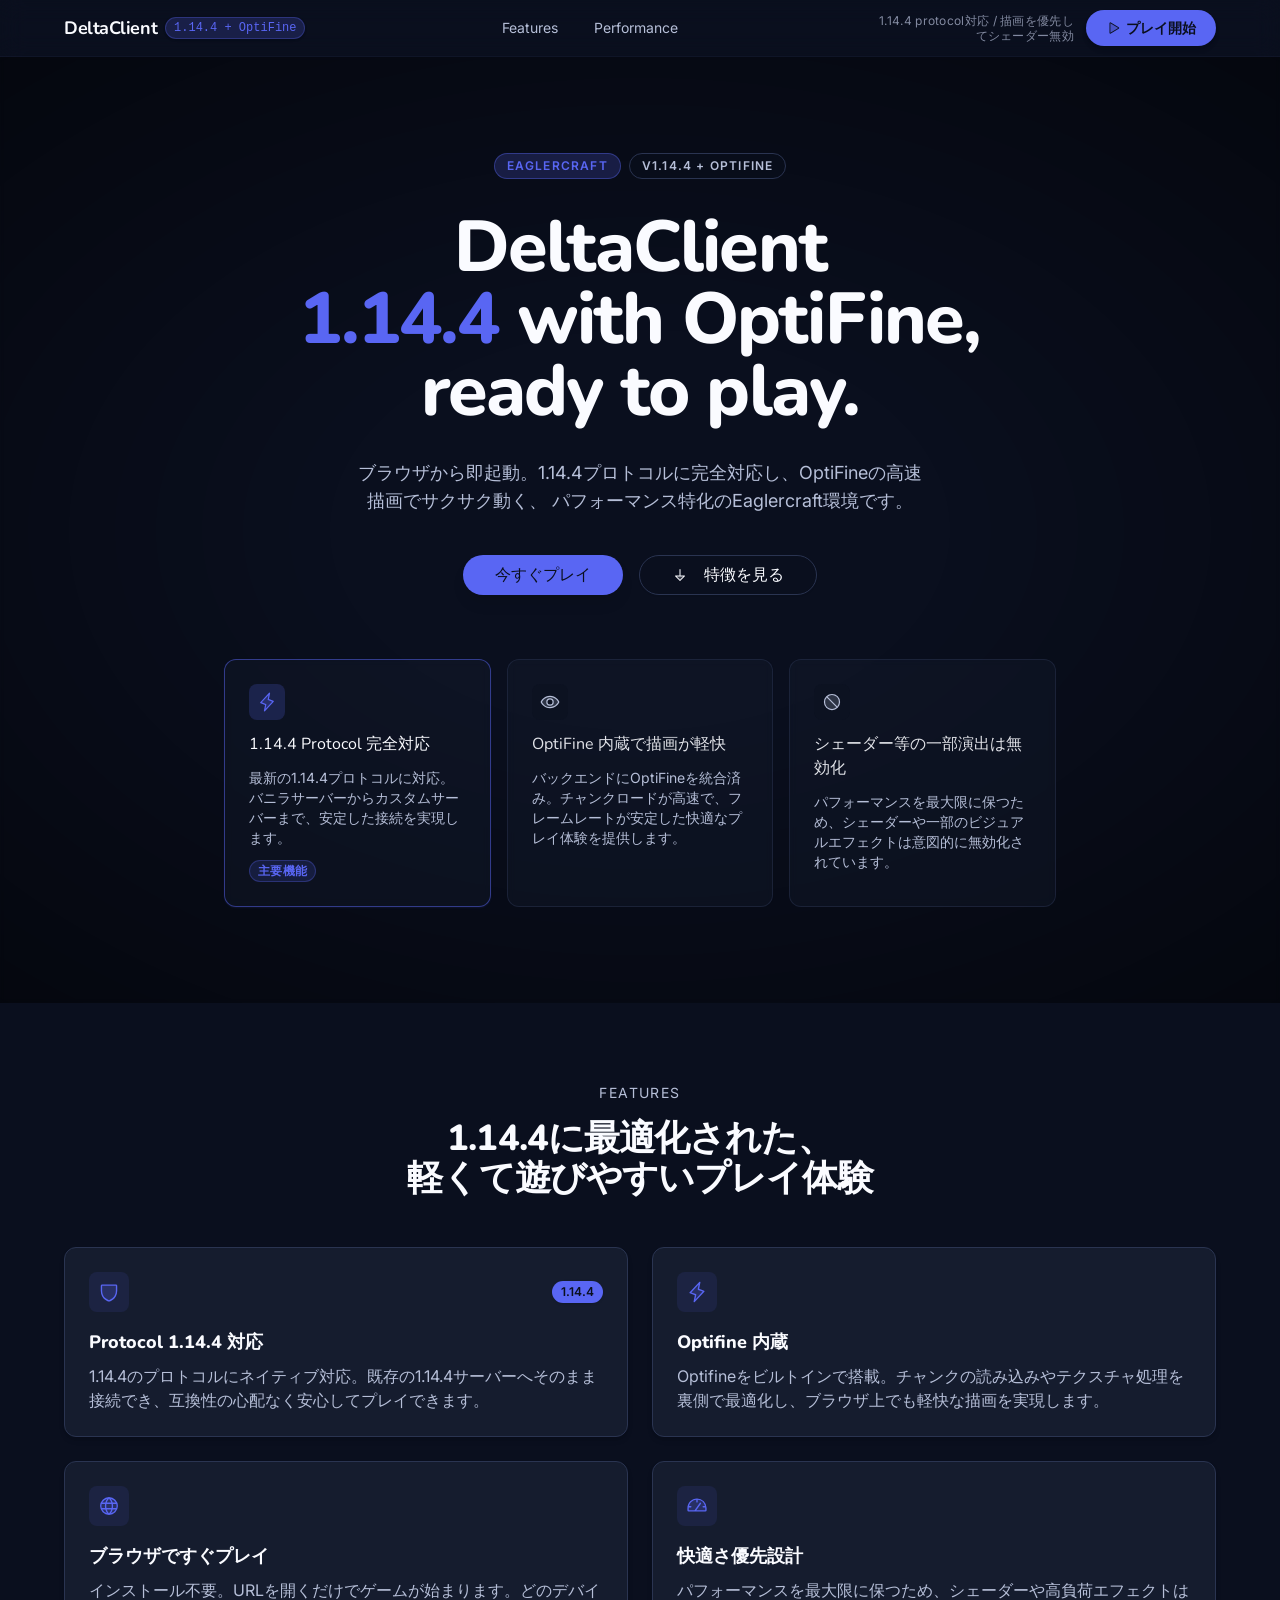
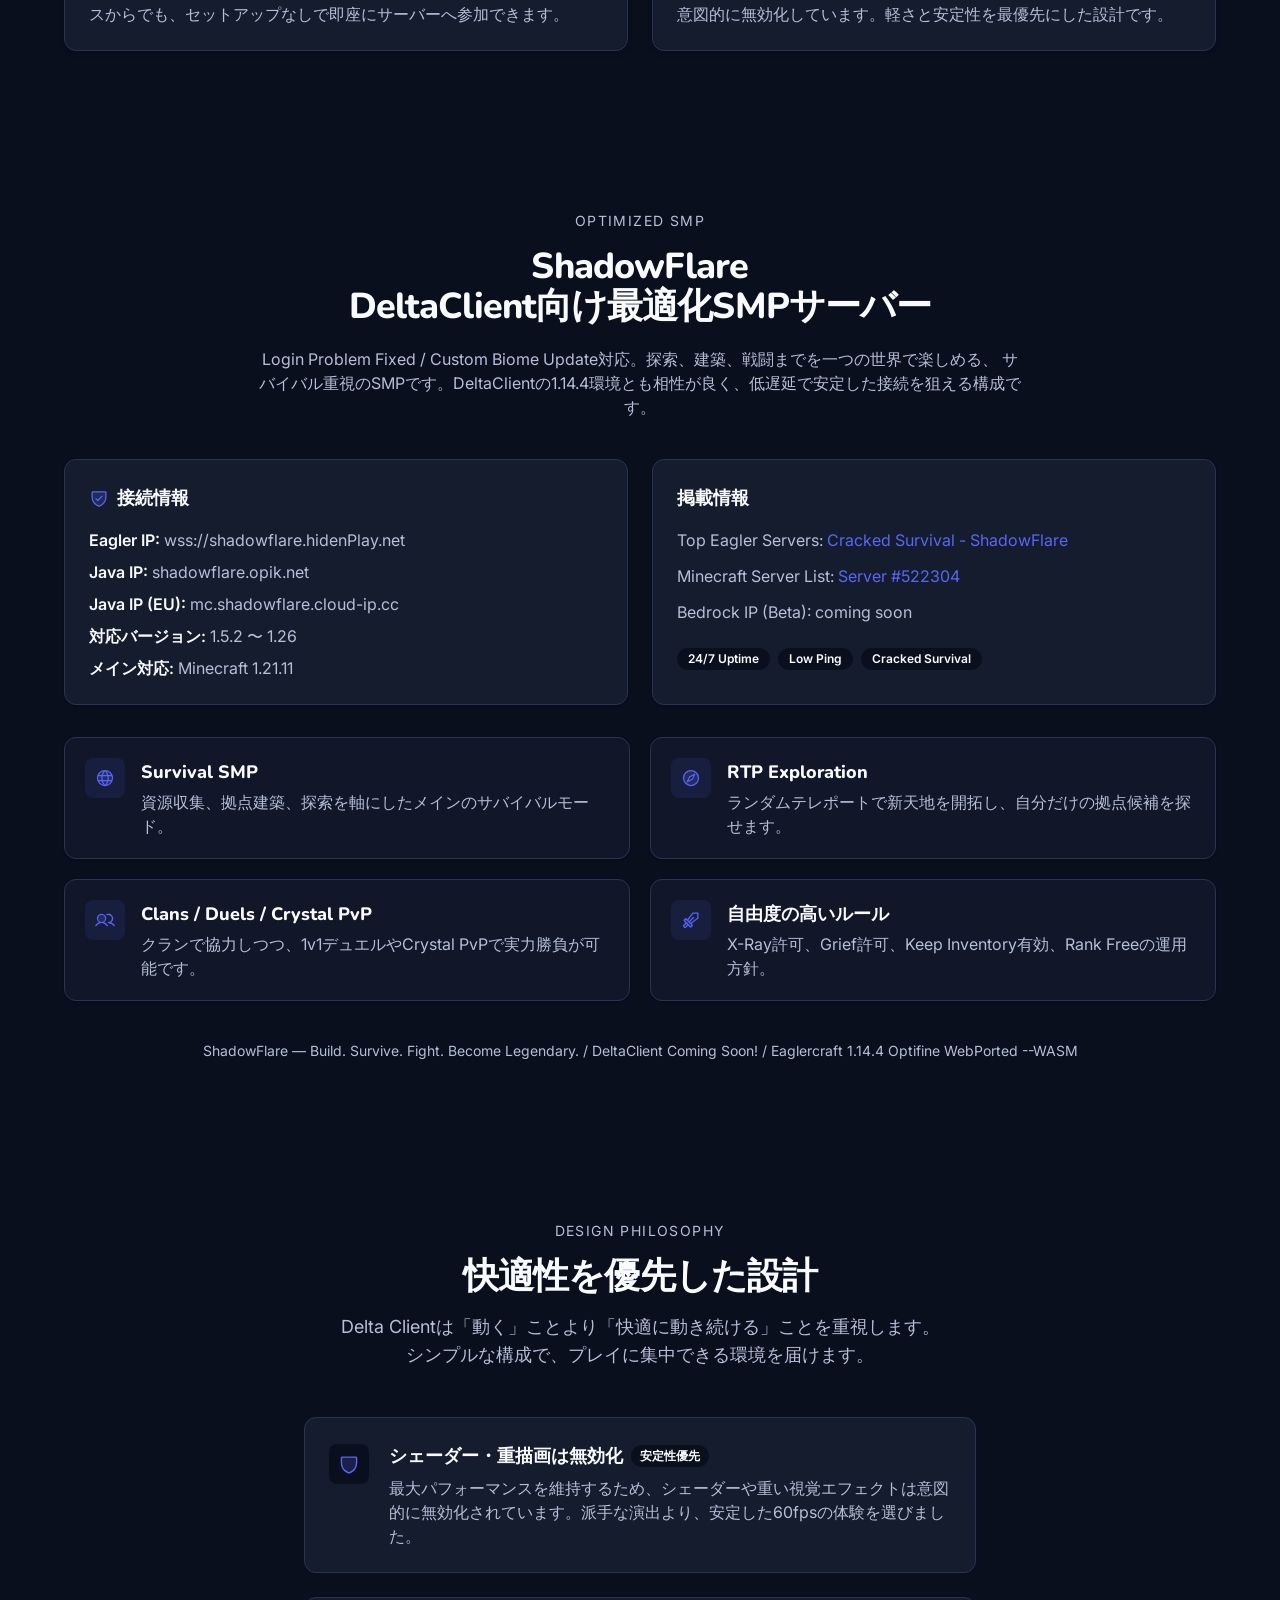
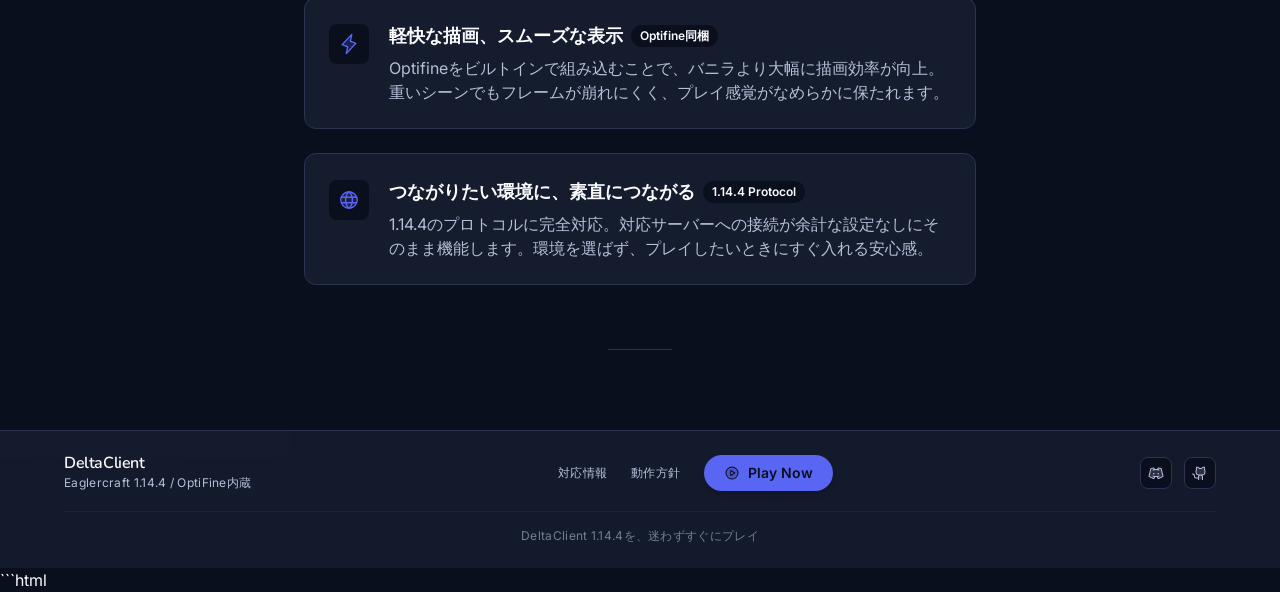
==== commit 4d682012: "Refactor game loading and error handling logic" ====
--- a/index.html
+++ b/index.html
@@ -344,18 +344,16 @@
   <iframe id="game-iframe" title="ShadowFlare DeltaClient 1.14.4" class="w-full h-full border-0" loading="eager" allowfullscreen></iframe>
 </div>
 
+```html
 <script>
 (function () {
   // ===== 設定 =====
-  // GitHub Pages 用: リポジトリ直下に game/ フォルダを置き、
-  // その中に wasm-gc_...html と依存ファイルを配置してください。
-  // ルートが https://user.github.io/repo/ の場合は相対パスで動きます。
+  // GitHub Pages / Cloudflare Pages などで、
+  // index.html から見たゲーム本体の実URLを指定
   var GAME_HTML = "game/wasm-gc_shadowflareclient-hash-934htqtguo3qwgy985hgqw3589.html";
-  var GAME_BASE = "game/";
 
   var loading = false;
   var open = false;
-  var blobUrl = null;
 
   var overlay = document.getElementById("game-overlay");
   var iframe = document.getElementById("game-iframe");
@@ -365,8 +363,10 @@
 
   function setLoading(on) {
     loading = on;
+
     playBtns.forEach(function (btn) {
       btn.disabled = on;
+
       if (btn.id === "main-play-btn") {
         btn.textContent = on ? "起動中..." : "今すぐプレイ";
       }
@@ -375,6 +375,7 @@
 
   function showError(msg) {
     if (!errorEl) return;
+
     if (msg) {
       errorEl.textContent = msg;
       errorEl.classList.remove("hidden");
@@ -386,36 +387,53 @@
 
   function closeGame() {
     open = false;
+
     overlay.classList.add("hidden");
+
+    // ゲームを終了
     iframe.removeAttribute("src");
+
     document.body.style.overflow = "";
-    if (blobUrl) {
-      URL.revokeObjectURL(blobUrl);
-      blobUrl = null;
-    }
+
     showError(null);
   }
 
-  async function startGame() {
+  function startGame() {
     if (loading || open) return;
+
     setLoading(true);
     showError(null);
+
     try {
-      var res = await fetch(GAME_HTML, { cache: "no-store" });
-      if (!res.ok) throw new Error("Failed to load game HTML (" + res.status + ")");
-      var html = await res.text();
-      if (!/<base\s/i.test(html)) {
-        html = html.replace(/<head>/i, '<head><base href="' + GAME_BASE + '">');
-      }
-      if (blobUrl) URL.revokeObjectURL(blobUrl);
-      blobUrl = URL.createObjectURL(new Blob([html], { type: "text/html" }));
-      iframe.src = blobUrl;
+      /*
+       * Blob URLは使用しない。
+       *
+       * 実際のHTMLファイルをそのままiframeへ読み込むことで、
+       *
+       * game/
+       * ├─ wasm-gc_shadowflareclient-hash-934htqtguo3qwgy985hgqw3589.html
+       * ├─ eagruntime.js
+       * ├─ classes.js
+       * ├─ assets/
+       * ├─ wasm/
+       * └─ その他の依存ファイル
+       *
+       * のような相対パスを通常のHTTP URLとして解決できる。
+       */
+
+      iframe.src = GAME_HTML;
+
       overlay.classList.remove("hidden");
       document.body.style.overflow = "hidden";
+
       open = true;
+
     } catch (e) {
       console.error(e);
-      showError("ゲームの起動に失敗しました。もう一度お試しください。");
+
+      showError(
+        "ゲームの起動に失敗しました。もう一度お試しください。"
+      );
     } finally {
       setLoading(false);
     }
@@ -424,26 +442,34 @@
   playBtns.forEach(function (btn) {
     btn.addEventListener("click", startGame);
   });
+
   closeBtn.addEventListener("click", closeGame);
 
-  // Esc で閉じる
+  // Escで閉じる
   document.addEventListener("keydown", function (e) {
-    if (e.key === "Escape" && open) closeGame();
+    if (e.key === "Escape" && open) {
+      closeGame();
+    }
   });
 
   // ヒーロー背景のゆっくり回転
   var bg = document.getElementById("hero-bg-rotate");
+
   if (bg) {
     var rot = 0;
     var last = null;
+
     function tick(t) {
       if (last !== null) {
         rot = (rot + (t - last) * 0.004) % 360;
-        bg.style.transform = "rotate(" + rot + "deg) scale(1.25)";
+        bg.style.transform =
+          "rotate(" + rot + "deg) scale(1.25)";
       }
+
       last = t;
       requestAnimationFrame(tick);
     }
+
     requestAnimationFrame(tick);
   }
 })();
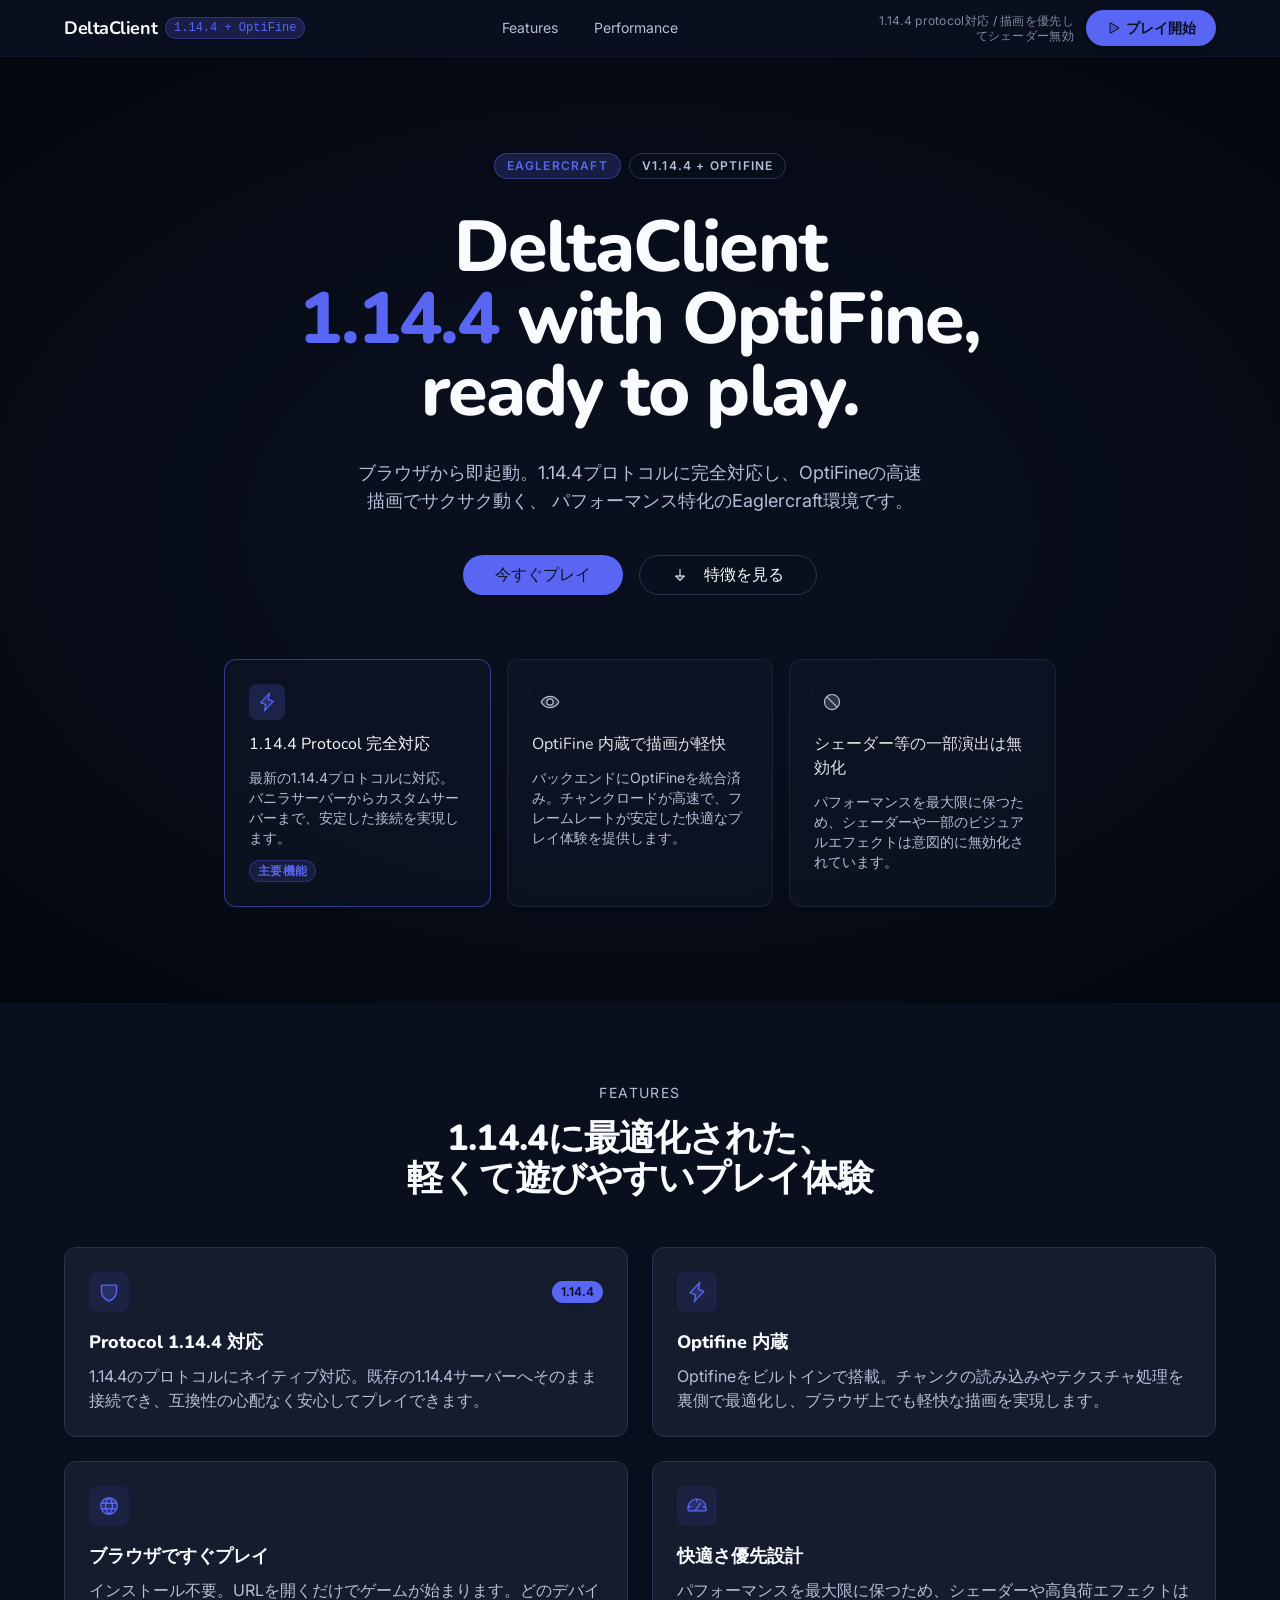
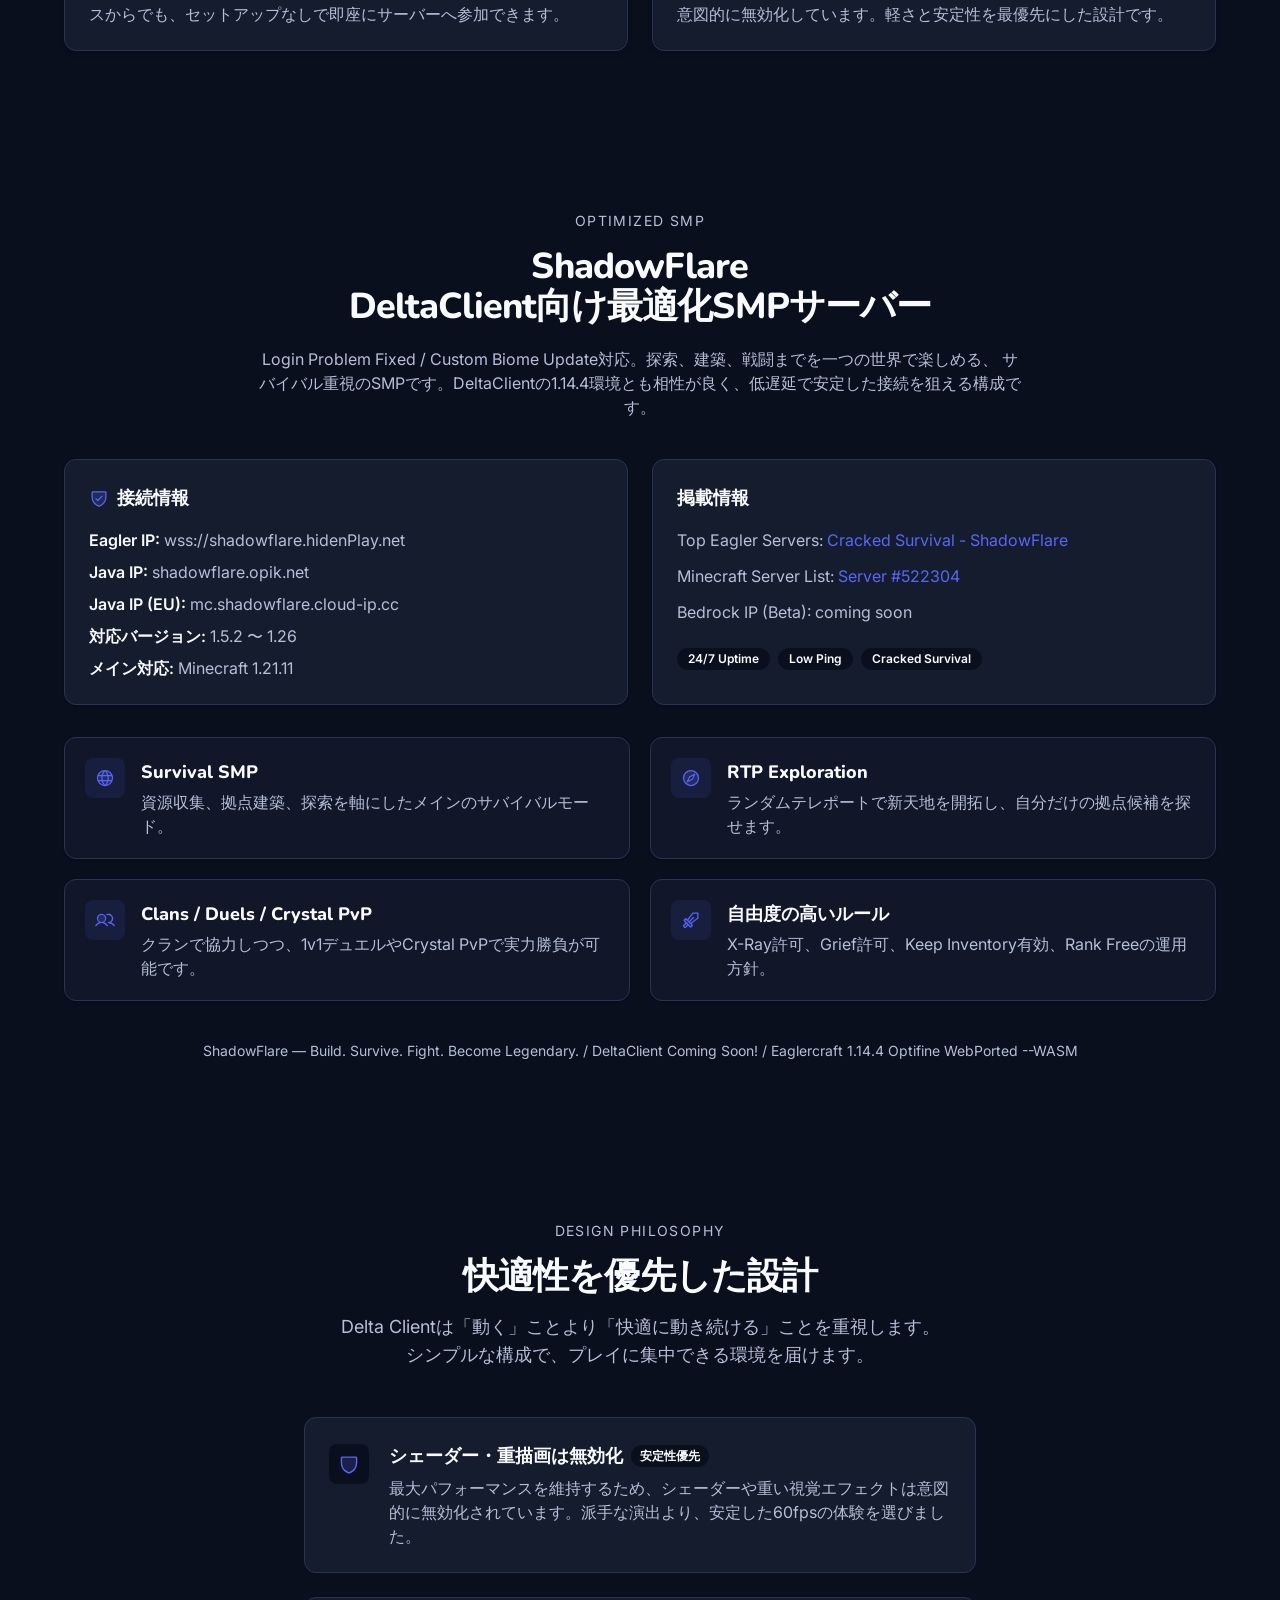
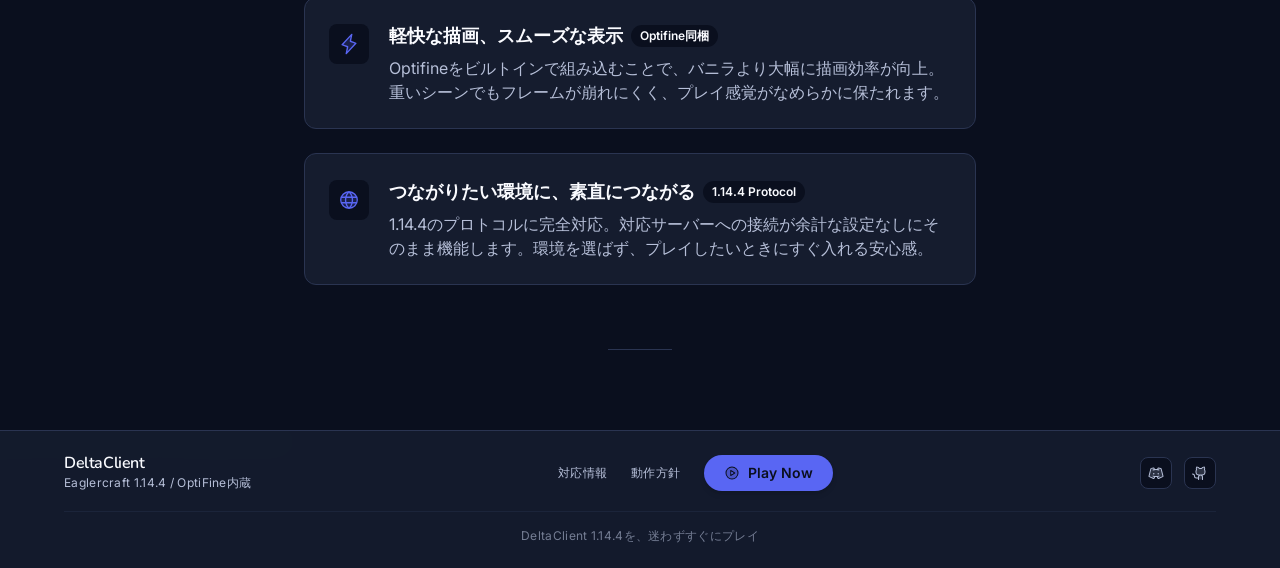
==== commit 646fb613: "Refactor game handling and update title Updated the title and added game performance mode styles. Mo" ====
--- a/index.html
+++ b/index.html
@@ -3,7 +3,7 @@
 <head>
 <meta charset="utf-8">
 <meta content="width=device-width, initial-scale=1" name="viewport">
-<title>DeltaClient 1.14.4 with OptiFine, ready to play.</title>
+<title>DeltaClient Launcher</title>
 <meta content="DeltaClient 1.14.4 with OptiFine, ready to play." property="og:title">
 <meta content="website" property="og:type">
 <meta content="DeltaClient 1.14.4 with OptiFine, ready to play. — ブラウザから即起動。1.14.4プロトコルに完全対応し、OptiFineの高速描画でサクサク動く、 パフォーマンス特化のEaglercraft環境です。" property="og:description">
@@ -11,6 +11,50 @@
 <meta content="summary_large_image" name="twitter:card">
 <style>
 @import"https://fonts.googleapis.com/css2?family=Nunito:wght@800&family=Inter:wght@400&display=swap";*,:before,:after{--tw-border-spacing-x: 0;--tw-border-spacing-y: 0;--tw-translate-x: 0;--tw-translate-y: 0;--tw-rotate: 0;--tw-skew-x: 0;--tw-skew-y: 0;--tw-scale-x: 1;--tw-scale-y: 1;--tw-pan-x: ;--tw-pan-y: ;--tw-pinch-zoom: ;--tw-scroll-snap-strictness: proximity;--tw-gradient-from-position: ;--tw-gradient-via-position: ;--tw-gradient-to-position: ;--tw-ordinal: ;--tw-slashed-zero: ;--tw-numeric-figure: ;--tw-numeric-spacing: ;--tw-numeric-fraction: ;--tw-ring-inset: ;--tw-ring-offset-width: 0px;--tw-ring-offset-color: #fff;--tw-ring-color: rgb(59 130 246 / .5);--tw-ring-offset-shadow: 0 0 #0000;--tw-ring-shadow: 0 0 #0000;--tw-shadow: 0 0 #0000;--tw-shadow-colored: 0 0 #0000;--tw-blur: ;--tw-brightness: ;--tw-contrast: ;--tw-grayscale: ;--tw-hue-rotate: ;--tw-invert: ;--tw-saturate: ;--tw-sepia: ;--tw-drop-shadow: ;--tw-backdrop-blur: ;--tw-backdrop-brightness: ;--tw-backdrop-contrast: ;--tw-backdrop-grayscale: ;--tw-backdrop-hue-rotate: ;--tw-backdrop-invert: ;--tw-backdrop-opacity: ;--tw-backdrop-saturate: ;--tw-backdrop-sepia: ;--tw-contain-size: ;--tw-contain-layout: ;--tw-contain-paint: ;--tw-contain-style: }::backdrop{--tw-border-spacing-x: 0;--tw-border-spacing-y: 0;--tw-translate-x: 0;--tw-translate-y: 0;--tw-rotate: 0;--tw-skew-x: 0;--tw-skew-y: 0;--tw-scale-x: 1;--tw-scale-y: 1;--tw-pan-x: ;--tw-pan-y: ;--tw-pinch-zoom: ;--tw-scroll-snap-strictness: proximity;--tw-gradient-from-position: ;--tw-gradient-via-position: ;--tw-gradient-to-position: ;--tw-ordinal: ;--tw-slashed-zero: ;--tw-numeric-figure: ;--tw-numeric-spacing: ;--tw-numeric-fraction: ;--tw-ring-inset: ;--tw-ring-offset-width: 0px;--tw-ring-offset-color: #fff;--tw-ring-color: rgb(59 130 246 / .5);--tw-ring-offset-shadow: 0 0 #0000;--tw-ring-shadow: 0 0 #0000;--tw-shadow: 0 0 #0000;--tw-shadow-colored: 0 0 #0000;--tw-blur: ;--tw-brightness: ;--tw-contrast: ;--tw-grayscale: ;--tw-hue-rotate: ;--tw-invert: ;--tw-saturate: ;--tw-sepia: ;--tw-drop-shadow: ;--tw-backdrop-blur: ;--tw-backdrop-brightness: ;--tw-backdrop-contrast: ;--tw-backdrop-grayscale: ;--tw-backdrop-hue-rotate: ;--tw-backdrop-invert: ;--tw-backdrop-opacity: ;--tw-backdrop-saturate: ;--tw-backdrop-sepia: ;--tw-contain-size: ;--tw-contain-layout: ;--tw-contain-paint: ;--tw-contain-style: }*,:before,:after{box-sizing:border-box;border-width:0;border-style:solid;border-color:#e5e7eb}:before,:after{--tw-content: ""}html,:host{line-height:1.5;-webkit-text-size-adjust:100%;-moz-tab-size:4;tab-size:4;font-family:Inter,system-ui,sans-serif;font-feature-settings:normal;font-variation-settings:normal;-webkit-tap-highlight-color:transparent}body{margin:0;line-height:inherit}hr{height:0;color:inherit;border-top-width:1px}abbr:where([title]){text-decoration:underline dotted}h1,h2,h3,h4,h5,h6{font-size:inherit;font-weight:inherit}a{color:inherit;text-decoration:inherit}b,strong{font-weight:bolder}code,kbd,samp,pre{font-family:ui-monospace,SFMono-Regular,Menlo,Monaco,Consolas,Liberation Mono,Courier New,monospace;font-feature-settings:normal;font-variation-settings:normal;font-size:1em}small{font-size:80%}sub,sup{font-size:75%;line-height:0;position:relative;vertical-align:baseline}sub{bottom:-.25em}sup{top:-.5em}table{text-indent:0;border-color:inherit;border-collapse:collapse}button,input,optgroup,select,textarea{font-family:inherit;font-feature-settings:inherit;font-variation-settings:inherit;font-size:100%;font-weight:inherit;line-height:inherit;letter-spacing:inherit;color:inherit;margin:0;padding:0}button,select{text-transform:none}button,input:where([type=button]),input:where([type=reset]),input:where([type=submit]){-webkit-appearance:button;background-color:transparent;background-image:none}:-moz-focusring{outline:auto}:-moz-ui-invalid{box-shadow:none}progress{vertical-align:baseline}::-webkit-inner-spin-button,::-webkit-outer-spin-button{height:auto}[type=search]{-webkit-appearance:textfield;outline-offset:-2px}::-webkit-search-decoration{-webkit-appearance:none}::-webkit-file-upload-button{-webkit-appearance:button;font:inherit}summary{display:list-item}blockquote,dl,dd,h1,h2,h3,h4,h5,h6,hr,figure,p,pre{margin:0}fieldset{margin:0;padding:0}legend{padding:0}ol,ul,menu{list-style:none;margin:0;padding:0}dialog{padding:0}textarea{resize:vertical}input::placeholder,textarea::placeholder{opacity:1;color:#9ca3af}button,[role=button]{cursor:pointer}:disabled{cursor:default}img,svg,video,canvas,audio,iframe,embed,object{display:block;vertical-align:middle}img,video{max-width:100%;height:auto}[hidden]:where(:not([hidden=until-found])){display:none}:root{--background: 226 49% 8%;--foreground: 223 100% 99%;--card: 223 38% 13%;--card-foreground: 223 100% 99%;--popover: 223 38% 13%;--popover-foreground: 223 100% 99%;--primary: 235 86% 65%;--primary-foreground: 226 49% 8%;--secondary: 226 49% 8%;--secondary-foreground: 223 100% 99%;--muted: 226 49% 8%;--muted-foreground: 224 31% 78%;--accent: 197 100% 48%;--accent-foreground: 223 100% 99%;--destructive: 341 73% 51%;--destructive-foreground: 223 100% 99%;--border: 224 32% 24%;--input: 224 32% 24%;--ring: 235 86% 65%;--radius: .5rem;--font-heading: "Nunito", sans-serif;--font-body: "Inter", sans-serif}*{border-color:hsl(var(--border))}body{background-color:hsl(var(--background));color:hsl(var(--foreground));font-family:var(--font-body)}h1,h2,h3,h4,h5,h6{font-family:var(--font-heading);font-weight:800}.pointer-events-none{pointer-events:none}.fixed{position:fixed}.absolute{position:absolute}.relative{position:relative}.sticky{position:sticky}.inset-0{top:0;right:0;bottom:0;left:0}.top-0{top:0}.top-4{top:1rem}.right-4{right:1rem}.z-0{z-index:0}.z-10{z-index:10}.z-40{z-index:40}.z-\[9999\]{z-index:9999}.z-\[10000\]{z-index:10000}.mx-auto{margin-left:auto;margin-right:auto}.mb-4{margin-bottom:1rem}.mb-8{margin-bottom:2rem}.mb-10{margin-bottom:2.5rem}.mb-12{margin-bottom:3rem}.ml-1{margin-left:.25rem}.mr-2{margin-right:.5rem}.mt-0\.5{margin-top:.125rem}.mt-1{margin-top:.25rem}.mt-2{margin-top:.5rem}.mt-5{margin-top:1.25rem}.mt-8{margin-top:2rem}.mt-10{margin-top:2.5rem}.mt-16{margin-top:4rem}.block{display:block}.flex{display:flex}.inline-flex{display:inline-flex}.grid{display:grid}.hidden{display:none}.h-8{height:2rem}.h-9{height:2.25rem}.h-10{height:2.5rem}.h-11{height:2.75rem}.h-14{height:3.5rem}.h-4{height:1rem}.h-5{height:1.25rem}.h-full{height:100%}.h-px{height:1px}.min-h-screen{min-height:100vh}.w-4{width:1rem}.w-5{width:1.25rem}.w-8{width:2rem}.w-9{width:2.25rem}.w-10{width:2.5rem}.w-11{width:2.75rem}.w-16{width:4rem}.w-full{width:100%}.max-w-\[200px\]{max-width:200px}.max-w-2xl{max-width:42rem}.max-w-3xl{max-width:48rem}.max-w-4xl{max-width:56rem}.max-w-6xl{max-width:72rem}.max-w-7xl{max-width:80rem}.max-w-prose{max-width:65ch}.max-w-xl{max-width:36rem}.shrink-0,.flex-shrink-0{flex-shrink:0}.scale-105{--tw-scale-x:1.05;--tw-scale-y:1.05;transform:translate(var(--tw-translate-x),var(--tw-translate-y)) rotate(var(--tw-rotate)) skew(var(--tw-skew-x)) skewY(var(--tw-skew-y)) scaleX(var(--tw-scale-x)) scaleY(var(--tw-scale-y))}.scale-110{--tw-scale-x:1.1;--tw-scale-y:1.1;transform:translate(var(--tw-translate-x),var(--tw-translate-y)) rotate(var(--tw-rotate)) skew(var(--tw-skew-x)) skewY(var(--tw-skew-y)) scaleX(var(--tw-scale-x)) scaleY(var(--tw-scale-y))}.cursor-default{cursor:default}.select-none{-webkit-user-select:none;user-select:none}.grid-cols-1{grid-template-columns:repeat(1,minmax(0,1fr))}.flex-col{flex-direction:column}.flex-wrap{flex-wrap:wrap}.items-start{align-items:flex-start}.items-center{align-items:center}.justify-center{justify-content:center}.justify-between{justify-content:space-between}.gap-1{gap:.25rem}.gap-1\.5{gap:.375rem}.gap-2{gap:.5rem}.gap-3{gap:.75rem}.gap-4{gap:1rem}.gap-5{gap:1.25rem}.gap-6{gap:1.5rem}.gap-8{gap:2rem}.space-y-2>:not([hidden])~:not([hidden]){margin-top:.5rem}.space-y-3>:not([hidden])~:not([hidden]){margin-top:.75rem}.space-y-4>:not([hidden])~:not([hidden]){margin-top:1rem}.self-start{align-self:flex-start}.overflow-hidden{overflow:hidden}.whitespace-nowrap{white-space:nowrap}.rounded-full{border-radius:9999px}.rounded-lg{border-radius:var(--radius)}.rounded-md{border-radius:calc(var(--radius) - 2px)}.rounded-sm{border-radius:calc(var(--radius) - 4px)}.rounded-xl{border-radius:.75rem}.border{border-width:1px}.border-b{border-bottom-width:1px}.border-t{border-top-width:1px}.border-border{border-color:hsl(var(--border))}.border-border\/20{border-color:hsl(var(--border)/.2)}.border-border\/40{border-color:hsl(var(--border)/.4)}.border-border\/50{border-color:hsl(var(--border)/.5)}.border-primary\/30{border-color:hsl(var(--primary)/.3)}.border-primary\/40{border-color:hsl(var(--primary)/.4)}.border-primary\/50{border-color:hsl(var(--primary)/.5)}.border-transparent{border-color:transparent}.border-white\/30{border-color:#ffffff4d}.bg-background{background-color:hsl(var(--background))}.bg-background\/20{background-color:hsl(var(--background)/.2)}.bg-background\/60{background-color:hsl(var(--background)/.6)}.bg-background\/80{background-color:hsl(var(--background)/.8)}.bg-black{background-color:#000}.bg-black\/70{background-color:#000000b3}.bg-border{background-color:hsl(var(--border))}.bg-card{background-color:hsl(var(--card))}.bg-card\/40{background-color:hsl(var(--card)/.4)}.bg-card\/70{background-color:hsl(var(--card)/.7)}.bg-card\/90{background-color:hsl(var(--card)/.9)}.bg-muted{background-color:hsl(var(--muted))}.bg-muted\/40{background-color:hsl(var(--muted)/.4)}.bg-primary{background-color:hsl(var(--primary))}.bg-primary\/10{background-color:hsl(var(--primary)/.1)}.bg-primary\/15{background-color:hsl(var(--primary)/.15)}.bg-primary\/20{background-color:hsl(var(--primary)/.2)}.bg-secondary{background-color:hsl(var(--secondary))}.bg-transparent{background-color:transparent}.object-cover{object-fit:cover}.p-2{padding:.5rem}.p-5{padding:1.25rem}.p-6{padding:1.5rem}.px-2{padding-left:.5rem;padding-right:.5rem}.px-2\.5{padding-left:.625rem;padding-right:.625rem}.px-3{padding-left:.75rem;padding-right:.75rem}.px-4{padding-left:1rem;padding-right:1rem}.px-5{padding-left:1.25rem;padding-right:1.25rem}.px-8{padding-left:2rem;padding-right:2rem}.py-0\.5{padding-top:.125rem;padding-bottom:.125rem}.py-1{padding-top:.25rem;padding-bottom:.25rem}.py-1\.5{padding-top:.375rem;padding-bottom:.375rem}.py-2{padding-top:.5rem;padding-bottom:.5rem}.py-3{padding-top:.75rem;padding-bottom:.75rem}.py-6{padding-top:1.5rem;padding-bottom:1.5rem}.py-20{padding-top:5rem;padding-bottom:5rem}.py-24{padding-top:6rem;padding-bottom:6rem}.pt-2{padding-top:.5rem}.pt-4{padding-top:1rem}.text-left{text-align:left}.text-center{text-align:center}.text-right{text-align:right}.font-heading{font-family:Nunito,system-ui,sans-serif}.font-mono{font-family:ui-monospace,SFMono-Regular,Menlo,Monaco,Consolas,Liberation Mono,Courier New,monospace}.font-sans{font-family:Inter,system-ui,sans-serif}.text-2xl{font-size:1.5rem;line-height:2rem}.text-3xl{font-size:1.875rem;line-height:2.25rem}.text-4xl{font-size:2.25rem;line-height:2.5rem}.text-base{font-size:1rem;line-height:1.5rem}.text-lg{font-size:1.125rem;line-height:1.75rem}.text-sm{font-size:.875rem;line-height:1.25rem}.text-xs{font-size:.75rem;line-height:1rem}.font-bold{font-weight:700}.font-medium{font-weight:500}.font-semibold{font-weight:600}.uppercase{text-transform:uppercase}.leading-none{line-height:1}.leading-relaxed{line-height:1.625}.leading-snug{line-height:1.375}.leading-tight{line-height:1.25}.tracking-tight{letter-spacing:-.025em}.tracking-wide{letter-spacing:.025em}.tracking-widest{letter-spacing:.1em}.text-card-foreground{color:hsl(var(--card-foreground))}.text-destructive{color:hsl(var(--destructive))}.text-foreground{color:hsl(var(--foreground))}.text-foreground\/90{color:hsl(var(--foreground)/.9)}.text-muted-foreground{color:hsl(var(--muted-foreground))}.text-muted-foreground\/60{color:hsl(var(--muted-foreground)/.6)}.text-muted-foreground\/70{color:hsl(var(--muted-foreground)/.7)}.text-primary{color:hsl(var(--primary))}.text-primary-foreground{color:hsl(var(--primary-foreground))}.text-secondary-foreground{color:hsl(var(--secondary-foreground))}.text-white{color:#fff}.opacity-5{opacity:.05}.opacity-10{opacity:.1}.shadow{box-shadow:0 1px 3px 0 rgb(0 0 0/.1),0 1px 2px -1px rgb(0 0 0/.1)}.shadow-lg{box-shadow:0 10px 15px -3px rgb(0 0 0/.1),0 4px 6px -4px rgb(0 0 0/.1)}.shadow-md{box-shadow:0 4px 6px -1px rgb(0 0 0/.1),0 2px 4px -2px rgb(0 0 0/.1)}.shadow-sm{box-shadow:0 1px 2px 0 rgb(0 0 0/.05)}.shadow-primary\/10{--tw-shadow-color:hsl(var(--primary)/.1);box-shadow:0 1px 2px 0 var(--tw-shadow-color)}.blur-2xl{filter:blur(40px)}.blur-md{filter:blur(12px)}.backdrop-blur-md{-webkit-backdrop-filter:blur(12px);backdrop-filter:blur(12px)}.backdrop-blur-sm{-webkit-backdrop-filter:blur(4px);backdrop-filter:blur(4px)}.transition-all{transition-property:all;transition-timing-function:cubic-bezier(.4,0,.2,1);transition-duration:.15s}.transition-colors{transition-property:color,background-color,border-color,text-decoration-color,fill,stroke;transition-timing-function:cubic-bezier(.4,0,.2,1);transition-duration:.15s}.duration-200{transition-duration:.2s}.duration-300{transition-duration:.3s}.ease-out{transition-timing-function:cubic-bezier(0,0,.2,1)}.hover\:-translate-y-0\.5:hover{transform:translateY(-.125rem)}.hover\:-translate-y-1:hover{transform:translateY(-.25rem)}.hover\:bg-accent:hover{background-color:hsl(var(--accent))}.hover\:bg-black\/85:hover{background-color:#000000d9}.hover\:bg-muted\/30:hover{background-color:hsl(var(--muted)/.3)}.hover\:bg-primary\/80:hover{background-color:hsl(var(--primary)/.8)}.hover\:bg-primary\/90:hover{background-color:hsl(var(--primary)/.9)}.hover\:bg-secondary\/80:hover{background-color:hsl(var(--secondary)/.8)}.hover\:text-accent-foreground:hover{color:hsl(var(--accent-foreground))}.hover\:text-foreground:hover{color:hsl(var(--foreground))}.hover\:underline:hover{text-decoration-line:underline}.hover\:shadow-lg:hover{box-shadow:0 10px 15px -3px rgb(0 0 0/.1),0 4px 6px -4px rgb(0 0 0/.1)}.hover\:shadow-md:hover{box-shadow:0 4px 6px -1px rgb(0 0 0/.1),0 2px 4px -2px rgb(0 0 0/.1)}.hover\:shadow-xl:hover{box-shadow:0 20px 25px -5px rgb(0 0 0/.1),0 8px 10px -6px rgb(0 0 0/.1)}.focus-visible\:outline-none:focus-visible{outline:2px solid transparent;outline-offset:2px}.focus-visible\:ring-2:focus-visible{box-shadow:0 0 0 2px hsl(var(--ring))}.focus-visible\:ring-white\/80:focus-visible{box-shadow:0 0 0 2px rgb(255 255 255/.8)}.disabled\:pointer-events-none:disabled{pointer-events:none}.disabled\:opacity-50:disabled{opacity:.5}.group:hover .group-hover\:text-primary{color:hsl(var(--primary))}@media (min-width:640px){.sm\:block{display:block}.sm\:inline-flex{display:inline-flex}.sm\:flex-row{flex-direction:row}}@media (min-width:768px){.md\:block{display:block}.md\:flex{display:flex}.md\:hidden{display:none}.md\:grid-cols-2{grid-template-columns:repeat(2,minmax(0,1fr))}.md\:grid-cols-3{grid-template-columns:repeat(3,minmax(0,1fr))}.md\:flex-row{flex-direction:row}.md\:items-start{align-items:flex-start}.md\:gap-4{gap:1rem}.md\:px-8{padding-left:2rem;padding-right:2rem}.md\:text-4xl{font-size:2.25rem;line-height:2.5rem}.md\:text-6xl{font-size:3.75rem;line-height:1}.md\:text-base{font-size:1rem;line-height:1.5rem}.md\:text-lg{font-size:1.125rem;line-height:1.75rem}.md\:text-sm{font-size:.875rem;line-height:1.25rem}}@media (min-width:1024px){.lg\:grid-cols-2{grid-template-columns:repeat(2,minmax(0,1fr))}.lg\:px-16{padding-left:4rem;padding-right:4rem}.lg\:text-7xl{font-size:4.5rem;line-height:1}}
+
+/* =========================================================
+   GAME PERFORMANCE MODE
+   ゲーム中はランディングページを描画対象から外し、
+   背景・blur・filter・transition・animation等を停止
+   ========================================================= */
+body.game-running {
+  overflow: hidden !important;
+  background: #000 !important;
+}
+
+/* ゲーム中はサイト本体を完全に非表示 */
+body.game-running > #app {
+  display: none !important;
+}
+
+/* 念のため、ゲーム中に残るUIの視覚効果も無効化 */
+body.game-running *,
+body.game-running *::before,
+body.game-running *::after {
+  animation: none !important;
+  transition: none !important;
+  filter: none !important;
+  backdrop-filter: none !important;
+  -webkit-backdrop-filter: none !important;
+  box-shadow: none !important;
+  background-image: none !important;
+}
+
+/* iframeはゲーム表示だけに集中 */
+#game-overlay {
+  contain: strict;
+  isolation: isolate;
+  background: #000 !important;
+}
+
+#game-iframe {
+  display: block !important;
+  width: 100% !important;
+  height: 100% !important;
+  border: 0 !important;
+  background: #000 !important;
+}
+
 </style>
 </head>
 <body>
@@ -46,7 +90,7 @@
     <main>
       <!-- Hero -->
       <section class="relative min-h-screen w-full flex items-center justify-center overflow-hidden bg-background" id="delta-client-hero">
-        <div aria-hidden="true" class="absolute inset-0 w-full h-full" id="hero-bg-rotate" style="transform:rotate(0deg) scale(1.25);transform-origin:center center;will-change:transform">
+        <div aria-hidden="true" class="absolute inset-0 w-full h-full" id="hero-bg-rotate" style="transform:rotate(0deg) scale(1.25);transform-origin:center center">
           <img alt="Blurred rotating block world panorama" class="w-full h-full object-cover" loading="lazy" src="https://c.animaapp.com/msmfiabbScmx2E/img/ai_1.png" style="filter:blur(18px) brightness(0.45) saturate(1.2)">
         </div>
         <div aria-hidden="true" class="absolute inset-0 bg-background/60" style="backdrop-filter:blur(2px)"></div>
@@ -340,17 +384,25 @@
 
 <!-- Game overlay (fullscreen iframe) -->
 <div id="game-overlay" class="fixed inset-0 z-[9999] bg-black hidden">
-  <button type="button" id="game-close-btn" aria-label="ゲームを閉じる" class="absolute top-4 right-4 z-[10000] h-11 w-11 rounded-full bg-black/70 text-white text-2xl leading-none border border-white/30 hover:bg-black/85 focus-visible:outline-none focus-visible:ring-2 focus-visible:ring-white/80">×</button>
-  <iframe id="game-iframe" title="ShadowFlare DeltaClient 1.14.4" class="w-full h-full border-0" loading="eager" allowfullscreen></iframe>
+  <button type="button"
+          id="game-close-btn"
+          aria-label="ゲームを閉じる"
+          class="absolute top-4 right-4 z-[10000] h-11 w-11 rounded-full bg-black/70 text-white text-2xl leading-none border border-white/30 hover:bg-black/85 focus-visible:outline-none focus-visible:ring-2 focus-visible:ring-white/80">×</button>
+
+  <iframe id="game-iframe"
+          title="ShadowFlare DeltaClient 1.14.4"
+          class="w-full h-full border-0"
+          loading="eager"
+          allowfullscreen></iframe>
 </div>
 
-```html
 <script>
 (function () {
-  // ===== 設定 =====
-  // GitHub Pages / Cloudflare Pages などで、
-  // index.html から見たゲーム本体の実URLを指定
-  var GAME_HTML = "game/wasm-gc_shadowflareclient-hash-934htqtguo3qwgy985hgqw3589.html";
+  // ===== ゲーム本体 =====
+  // Blob / fetch / createObjectURL は使用しない。
+  // 実ファイルをそのまま iframe に読み込む。
+  var GAME_HTML =
+    "game/wasm-gc_shadowflareclient-hash-934htqtguo3qwgy985hgqw3589.html";
 
   var loading = false;
   var open = false;
@@ -385,58 +437,41 @@
     }
   }
 
+  function startGame() {
+    if (loading || open) return;
+
+    setLoading(true);
+    showError(null);
+
+    // ★ ページ側の描画を完全停止
+    // #app が display:none になるため、
+    // 背景画像・blur・カード・hover UI等は描画されない。
+    document.body.classList.add("game-running");
+    document.body.style.overflow = "hidden";
+
+    // ゲーム画面を表示
+    overlay.classList.remove("hidden");
+
+    // Blobを使わず、実URLを直接ロード
+    iframe.src = GAME_HTML;
+
+    open = true;
+    setLoading(false);
+  }
+
   function closeGame() {
     open = false;
 
+    // iframeを停止・破棄
+    iframe.removeAttribute("src");
+
     overlay.classList.add("hidden");
 
-    // ゲームを終了
-    iframe.removeAttribute("src");
-
+    // ランディングページを復帰
+    document.body.classList.remove("game-running");
     document.body.style.overflow = "";
 
     showError(null);
-  }
-
-  function startGame() {
-    if (loading || open) return;
-
-    setLoading(true);
-    showError(null);
-
-    try {
-      /*
-       * Blob URLは使用しない。
-       *
-       * 実際のHTMLファイルをそのままiframeへ読み込むことで、
-       *
-       * game/
-       * ├─ wasm-gc_shadowflareclient-hash-934htqtguo3qwgy985hgqw3589.html
-       * ├─ eagruntime.js
-       * ├─ classes.js
-       * ├─ assets/
-       * ├─ wasm/
-       * └─ その他の依存ファイル
-       *
-       * のような相対パスを通常のHTTP URLとして解決できる。
-       */
-
-      iframe.src = GAME_HTML;
-
-      overlay.classList.remove("hidden");
-      document.body.style.overflow = "hidden";
-
-      open = true;
-
-    } catch (e) {
-      console.error(e);
-
-      showError(
-        "ゲームの起動に失敗しました。もう一度お試しください。"
-      );
-    } finally {
-      setLoading(false);
-    }
   }
 
   playBtns.forEach(function (btn) {
@@ -452,26 +487,13 @@
     }
   });
 
-  // ヒーロー背景のゆっくり回転
-  var bg = document.getElementById("hero-bg-rotate");
-
-  if (bg) {
-    var rot = 0;
-    var last = null;
-
-    function tick(t) {
-      if (last !== null) {
-        rot = (rot + (t - last) * 0.004) % 360;
-        bg.style.transform =
-          "rotate(" + rot + "deg) scale(1.25)";
-      }
-
-      last = t;
-      requestAnimationFrame(tick);
-    }
-
-    requestAnimationFrame(tick);
-  }
+  /*
+   * 重要:
+   * ゲーム中は requestAnimationFrame を一切使用しない。
+   *
+   * 元のページにあった
+   * hero-bg-rotate の毎フレーム回転処理を削除している。
+   */
 })();
 </script>
 </body>
